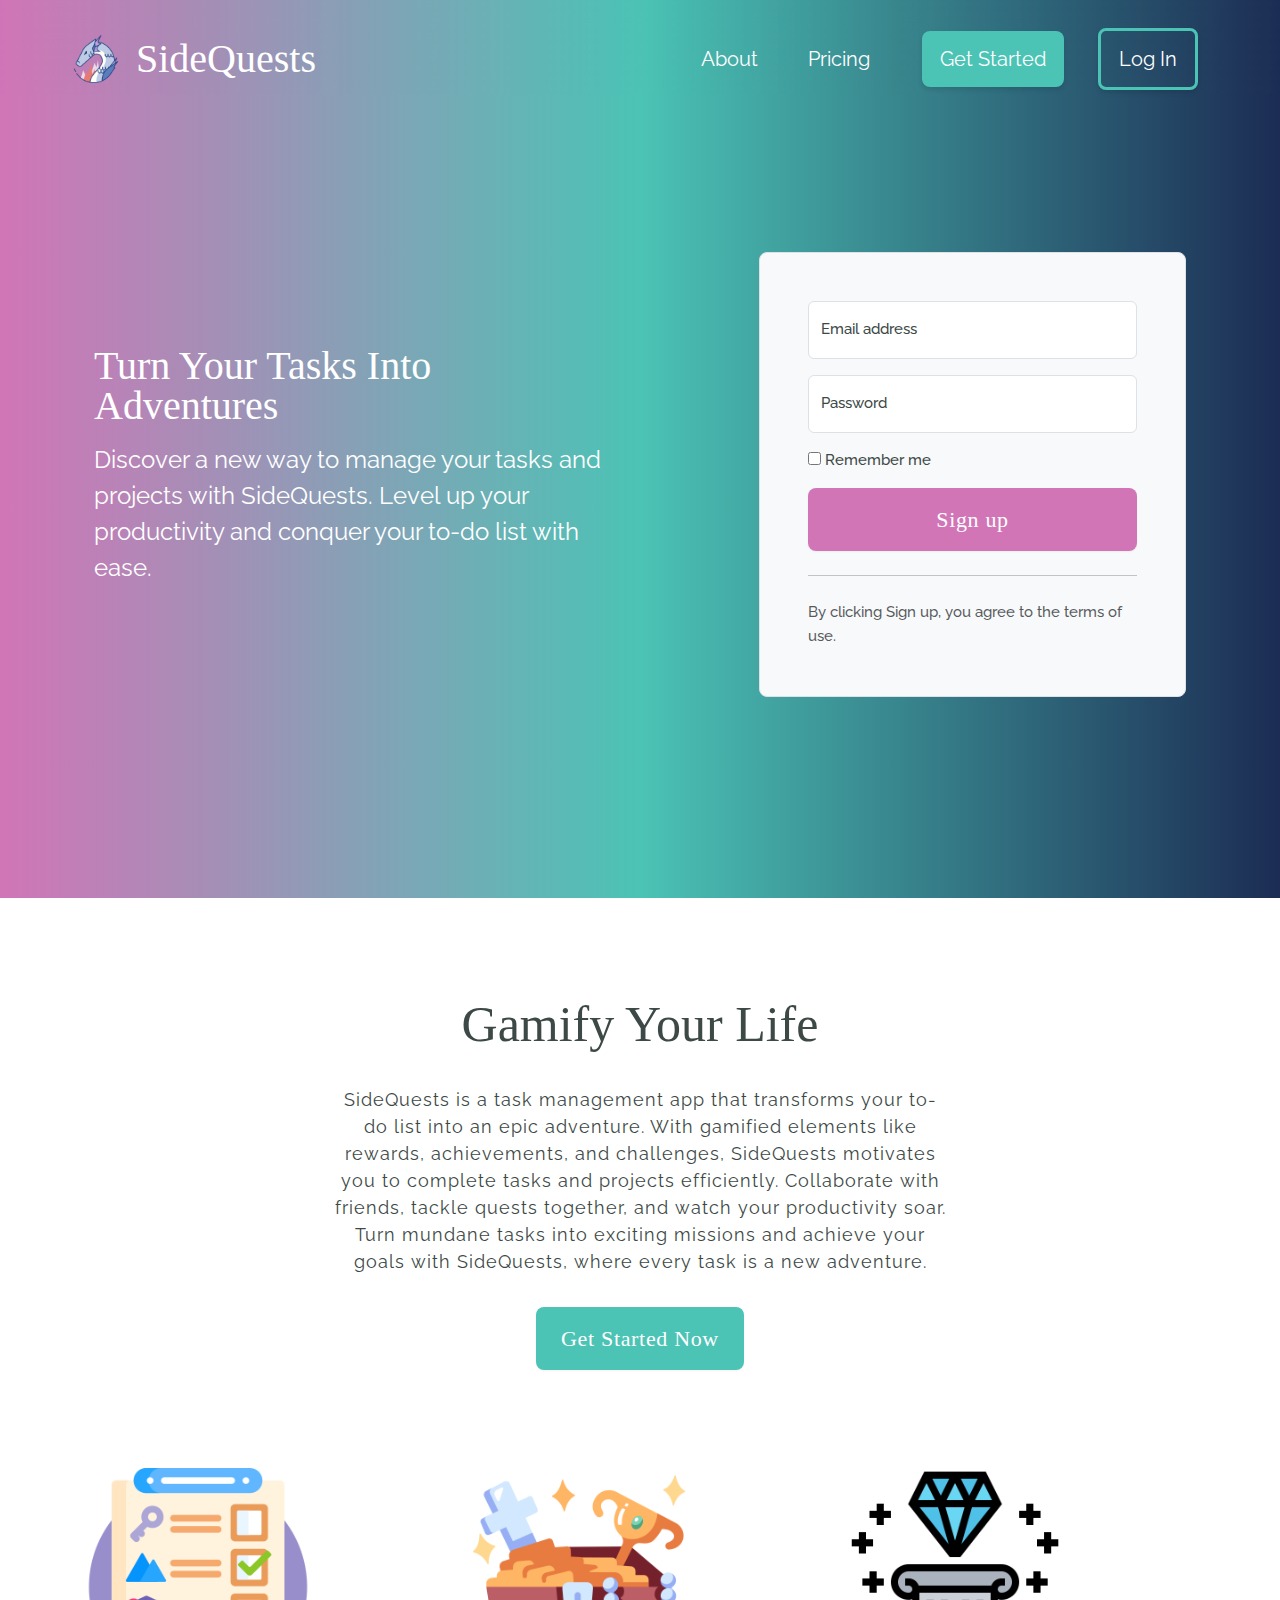
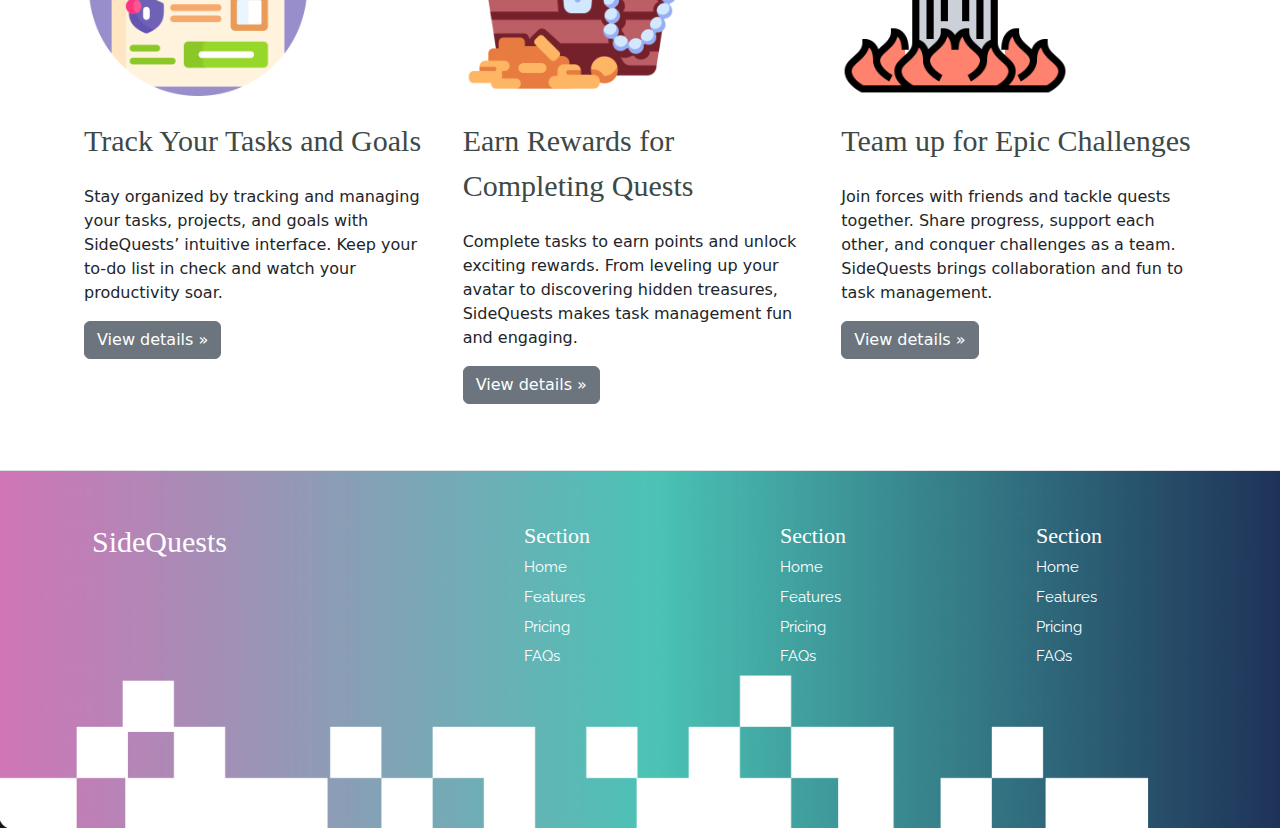
==== index.html @ c4a21cdc "added sign up and log in pages - css and html" ====
<!DOCTYPE html>
<html lang="en">
<head>
    <meta charset="UTF-8">
    <meta name="viewport" content="width=device-width, initial-scale=1.0">
    <link href="https://cdn.jsdelivr.net/npm/bootstrap@5.3.3/dist/css/bootstrap.min.css" rel="stylesheet" integrity="sha384-QWTKZyjpPEjISv5WaRU9OFeRpok6YctnYmDr5pNlyT2bRjXh0JMhjY6hW+ALEwIH" crossorigin="anonymous">
    <script src="https://cdn.jsdelivr.net/npm/bootstrap@5.3.3/dist/js/bootstrap.bundle.min.js" integrity="sha384-YvpcrYf0tY3lHB60NNkmXc5s9fDVZLESaAA55NDzOxhy9GkcIdslK1eN7N6jIeHz" crossorigin="anonymous"></script>
    <link href="./style.css" rel="stylesheet">
    <style>
        @import url('https://fonts.googleapis.com/css2?family=Raleway:ital,wght@0,100..900;1,100..900&display=swap');
        </style>
    <title>Home Page</title>
</head>
<body>
    <!-- NAV BAR -->
    <nav class="navbar navbar-expand-xl py-0">
        <div class="container-fluid justify-content-between pt-4">
            <a class="navbar-brand" href="./index.html">
                <img class="logo" src="./assets/dragon (1).png" height="48" width="48">
                <a class="navbar-brand libre-lg-heading" href="./index.html">SideQuests</a>
                <button class="navbar-toggler" type="button" data-toggle="collapse" data-target="#navbarNav" aria-controls="navbarNav" aria-expanded="false" aria-label="Toggle navigation">
                    <span class="navbar-toggler-icon"></span>
                </button>
                <div class="collapse navbar-collapse justify-content-end" id="navbarNav">
                    <ul class="navbar-nav ml-auto navbar-links">
                        <li class="nav-item">
                            <a class="nav-link raleway-hdr" href="./signup.html">About</a>
                        </li>
                        <li class="nav-item">
                            <a class="nav-link raleway-hdr" href="./signup.html">Pricing</a>
                        </li>
                        <li class="nav-item">
                            <a class="nav-link raleway-hdr teal-button" href="./signup.html">Get Started</a>
                        </li>
                        <li class="nav-item log-in">
                            <a class="nav-link raleway-hdr inverted-button" href="./login.html">Log In</a>
                        </li>
                    </ul>
                </div>
            </div>
        </div>
    </nav>
    
    <!-- HERO SECTION -->
    <div class="container-fluid navbar-inner home-hero-spacing">
        <div class="container col-xl-12 col-xxl-10 px-4 py-5 home-hero-spacing">
            <div class="row align-items-center g-lg-5 py-5">
                <div class="col-lg-6 text-center text-lg-start">
                    <h1 class="display-4 lh-1 mb-3 hero-heading">Turn Your Tasks Into Adventures</h1>
                    <p class="col-lg-10 fs-4 raleway-hdr">Discover a new way to manage your tasks and projects with SideQuests. Level up your productivity and conquer your to-do list with ease.</p>
                </div>
                <div class="col mb-5">
                </div>
                <div class="col-md-10 mx-auto col-lg-5">
                    <form class="p-4 p-md-5 border rounded-3 bg-body-tertiary">
                    <div class="form-floating mb-3 form-body">
                        <input type="email" class="form-control" id="floatingInput" placeholder="name@example.com">
                        <label for="floatingInput">Email address</label>
                    </div>
                    <div class="form-floating mb-3 form-body">
                        <input type="password" class="form-control" id="floatingPassword" placeholder="Password">
                        <label for="floatingPassword">Password</label>
                    </div>
                    <div class="checkbox mb-3 form-body">
                        <label>
                        <input type="checkbox" value="remember-me"> Remember me
                        </label>
                    </div>
                    <button class="w-100 btn btn-lg form-button-text form-button" type="submit">Sign up</button>
                    <hr class="my-4">
                    <small class="text-body-secondary form-body">By clicking Sign up, you agree to the terms of use.</small>
                </form>
                </div>
                </div>
            </div>
    </div>
    <!-- FEATURES SECTION 1 -->
    <div class="px-4 py-5 my-5 text-center">
        <h1 class="display-5 body-heading">Gamify Your Life</h1>
        <div class="col-lg-6 mx-auto">
            <p class="lead mb-4 body-text">SideQuests is a task management app that transforms your to-do list into an epic adventure. With gamified elements like rewards, achievements, and challenges, SideQuests motivates you to complete tasks and projects efficiently. Collaborate with friends, tackle quests together, and watch your productivity soar. Turn mundane tasks into exciting missions and achieve your goals with SideQuests, where every task is a new adventure.</p>
            <div class="d-grid gap-2 d-sm-flex justify-content-sm-center">
            <button type="button" class="btn learn-more-button form-button-text">Get Started Now</button>
            </div>
        </div>
        </div>
        <div class="container-fluid">

            <!-- Three columns of text below the carousel -->
            <div class="row row-padding">
                <div class="col-lg-4 features">
                <img src=".//assets/quest.png" alt="example tasks" height="228" width="228">
                <h2 class="fw-normal">Track Your Tasks and Goals</h2>
                <p>Stay organized by tracking and managing your tasks, projects, and goals with SideQuests’ intuitive interface. Keep your to-do list in check and watch your productivity soar.</p>
                <p><a class="btn btn-secondary" href="#">View details »</a></p>
                </div><!-- /.col-lg-4 -->
                <div class="col-lg-4 features">
                <img src=".//assets/treasure.png" alt="example tasks" height="228" width="228">
                <h2 class="fw-normal">Earn Rewards for Completing Quests</h2>
                <p>Complete tasks to earn points and unlock exciting rewards. From leveling up your avatar to discovering hidden treasures, SideQuests makes task management fun and engaging.</p>
                <p><a class="btn btn-secondary" href="#">View details »</a></p>
                </div><!-- /.col-lg-4 -->
                <div class="col-lg-4 features">
                <img src=".//assets/mission.png" alt="example tasks" height="228" width="228">
                <h2 class="fw-normal">Team up for Epic Challenges</h2>
                <p>Join forces with friends and tackle quests together. Share progress, support each other, and conquer challenges as a team. SideQuests brings collaboration and fun to task management.</p>
                <p><a class="btn btn-secondary" href="#">View details »</a></p>
                </div><!-- /.col-lg-4 -->
            </div><!-- /.row -->
        </div>

<!-- FEATURES SECTION 2 -->

<!-- FOOTER -->
    <div class="container-fluid footer-inner">
        <footer class="row row-cols-1 row-cols-sm-2 row-cols-md-5 py-5 my-5 border-top">
            <div class="col mb-3">
            <a href="/" class="d-flex align-items-center mb-3 link-body-emphasis text-decoration-none footer"><h2>SideQuests</h2></a>
            </a>
        </div>
            <div class="col mb-3">
            </div>
            <div class="col mb-3 footer">
            <h5>Section</h5>
            <ul class="nav flex-column">
                <li class="nav-item mb-2"><a href="#" class="nav-link p-0">Home</a></li>
                <li class="nav-item mb-2"><a href="#" class="nav-link p-0">Features</a></li>
                <li class="nav-item mb-2"><a href="#" class="nav-link p-0">Pricing</a></li>
                <li class="nav-item mb-2"><a href="#" class="nav-link p-0">FAQs</a></li>
            </ul>
            </div>
            <div class="col mb-3 footer">
            <h5>Section</h5>
            <ul class="nav flex-column">
                <li class="nav-item mb-2"><a href="#" class="nav-link p-0">Home</a></li>
                <li class="nav-item mb-2"><a href="#" class="nav-link p-0">Features</a></li>
                <li class="nav-item mb-2"><a href="#" class="nav-link p-0">Pricing</a></li>
                <li class="nav-item mb-2"><a href="#" class="nav-link p-0">FAQs</a></li>
            </ul>
            </div>
            <div class="col mb-3 footer">
            <h5>Section</h5>
            <ul class="nav flex-column">
                <li class="nav-item mb-2"><a href="#" class="nav-link p-0">Home</a></li>
                <li class="nav-item mb-2"><a href="#" class="nav-link p-0">Features</a></li>
                <li class="nav-item mb-2"><a href="#" class="nav-link p-0">Pricing</a></li>
                <li class="nav-item mb-2"><a href="#" class="nav-link p-0">FAQs</a></li>
            </ul>
            </div>
        </footer>
        </div>
</body>
</html>
---- style.css ----
.libre-lg-heading {
    color: #fff; 
    font-size: 40px; 
    font-family: Libre Caslon Text, serif; 
    font-weight: 500; 
    line-height: 60px; 
}

.logo {
    margin-left: 60px;
}

.hero-heading {
    color: #fff; 
    font-size: 40px; 
    font-family: Libre Caslon Text, serif; 
    font-weight: 500; 
    line-height: 60px; 
}

.raleway-hdr {
    width: 100%; 
    color: #fff; 
    font-size: 20px; 
    font-family: Raleway, sans-serif; 
    font-weight: 400; 
    line-height: 36px; 
}

.teal-button {
    border-radius: 8px;
    background: #4BC3B5;
    box-shadow: 0px 3px 4px 0px rgba(0, 0, 0, 0.10);
    padding: var(--Spacing-XS, 4px) var(--Spacing-S, 24px);
    margin-right: 10px;
    margin-left: 10px;
    background-size: auto;
    text-align: center;
}

.inverted-button {
    border-radius: 8px;
    border: 3px solid #4BC3B5;
    box-shadow: 0px 3px 4px 0px rgba(0, 0, 0, 0.10);
    padding: var(--Spacing-XS, 4px) var(--Spacing-S, 24px);
    margin-right: 10px;
    margin-left: 10px;
    background-size: auto;
    text-align: center;
}

.log-in {
    margin-right: 80px;
}

.wht-button-text {
    font-family: Raleway, sans-serif;
    color: #FFF;
    font-size: 20px;
    font-weight: 500
}

.navbar {
    position: static;
    background-image: url(./assets/header-image.png);
    flex-shrink: 0;
    background-size: cover;
}

.nav-link {
    padding: 10px 20px;
    white-space: nowrap;
    gap: 48px;
}

.navbar-links {
    display: flex;
    justify-content: flex-end;
    align-items: center;
    gap: var(--Spacing-M, 34px);
}

.navbar-inner {
    background: linear-gradient(0.25turn, #D175B7, #4BC3B5, #1C2C54);
    flex-shrink: 0;
    height: 804px;
    width: 100%;
    background-size: auto;
}

.home-hero-spacing {
    padding-top: 62px;
}

.form-body {
    font-family: Raleway, sans-serif;
    color: #3D4946;
    font-size: 15px;
    font-weight: 500
}

.form-button-text {
    font-family: Libre Caslon Text, serif;
    color: #FFFFFF;
    font-size: 22px;
    font-weight: 400;
    letter-spacing: .5pt;
}

.form-button {
    display: flex;
    padding: 14px var(--Spacing-S, 24px);
    justify-content: center;
    align-items: center;
    gap: var(--Spacing-XS, 8px);
    border-radius: var(--Spacing-XS, 8px);
    background-color: #D175B7;
    box-shadow: 0px 1px 2px 0px rgba(0, 0, 0, 0.05);
}

.body-heading {
    color: #3D4946; 
    font-size: 50px; 
    font-family: Libre Caslon Text, serif; 
    font-style: normal;
    font-weight: 400; 
    line-height: 60px; 
}

.body-text {
    font-family: Raleway, sans-serif;
    color: #3D4946;
    font-size: 18px;
    font-weight: 400;
    letter-spacing: .75pt;
    padding-top: 24px;
    padding-bottom: 8px;
}

.learn-more-button {
    display: flex;
    padding: 14px var(--Spacing-S, 24px);
    justify-content: center;
    align-items: center;
    gap: var(--Spacing-XS, 8px);
    border-radius: var(--Spacing-XS, 8px);
    background: #4BC3B5;
    box-shadow: 0px 1px 2px 0px rgba(0, 0, 0, 0.05);
}

.features > h2 {
    color: #3D4946; 
    font-size: 30px; 
    font-family: Libre Caslon Text, serif; 
    font-style: normal;
    font-weight: 500; 
    line-height: 150%; /* 36px */ 
    margin-top: 22px;
    margin-bottom: 22px;
}

.row-padding {
    padding-left: 10px;
    padding-right: 10px;
    margin: 50px;

}

.footer-inner {
    background-image: url(.//assets/footer-image.png);
    flex-shrink: 0;
    height: 358px;
    width: 100%;
    background-size: cover;
}

.footer > h2 {
    color: #fff; 
    font-size: 30px; 
    font-family: Libre Caslon Text, serif; 
    font-style: normal;
    font-weight: 500; 
    line-height: 150%; /* 36px */ 
    margin-bottom: 22px;
    padding-left: 80px;
}

.footer h5 {
    color: #fff; 
    font-size: 22px; 
    font-family: Libre Caslon Text, serif; 
    font-style: normal;
    font-weight: 500; 
    line-height: 150%; /* 36px */ 
    margin-bottom: 5px;
}

.footer a {
    font-family: Raleway, sans-serif;
    color: #ffff;
    font-size: 15px;
    font-weight: 400;
    line-height: 145%;
}

@media only screen and (max-width: 768px) {
    .footer-inner {
        background-image: url(.//assets/gradient-background.png);
        flex-shrink: 0;
        height: 670px;
        width: 100%;
        background-size: cover;
    }

    .footer h2 {
        padding-left: 0px;
    }
    .footer {
        padding-left: 60px;
    }
}

.footer a:hover {
    color: #3D4946;
}

@media only screen and (max-width: 582px) {
    .footer-inner {
        background-image: url(./assets/gradient-background.png);
        flex-shrink: 0;
        height: 1000px;
        width: 100%;
        background-size: auto;
    }

    .footer h2 {
        padding-left: 0px;
    }

    .footer li {
        padding-left: 60px;
    }
}


/* SIGN UP PAGE */
.form-signup {
    max-width: 500px;
    padding: 1rem;
    margin: auto !important;
}

.background {
    background-image: linear-gradient(0.25turn, #D175B7, #4BC3B5, #1C2C54);;
    flex-shrink: 0;
    height: 100vph;
    width: 100%;
    background-size: cover;
}
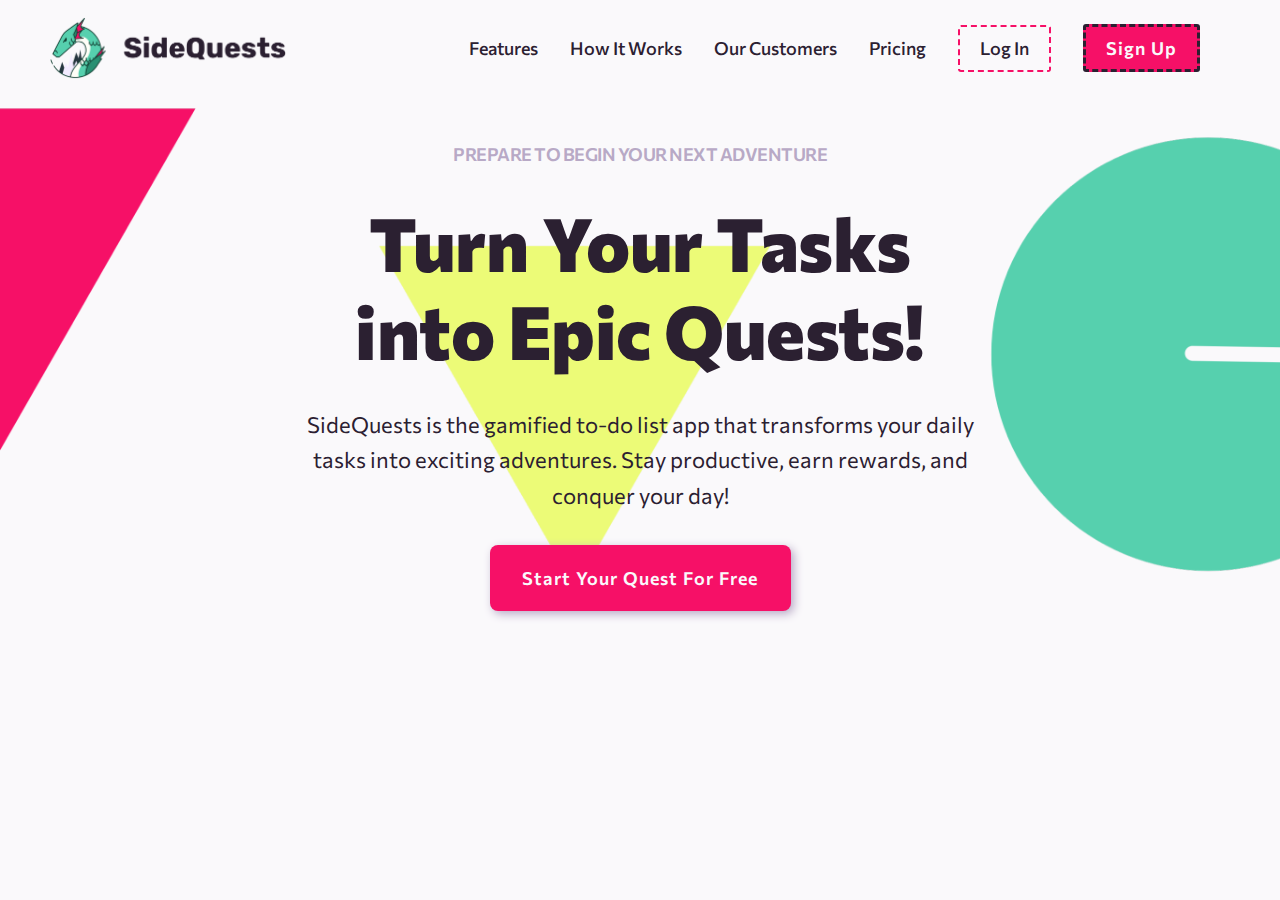
==== commit 1dc8e0a6: "feat: Add SVG illustration and update typography and colors" ====
--- a/index.html
+++ b/index.html
@@ -1,154 +1,91 @@
 <!DOCTYPE html>
 <html lang="en">
-<head>
-    <meta charset="UTF-8">
-    <meta name="viewport" content="width=device-width, initial-scale=1.0">
-    <link href="https://cdn.jsdelivr.net/npm/bootstrap@5.3.3/dist/css/bootstrap.min.css" rel="stylesheet" integrity="sha384-QWTKZyjpPEjISv5WaRU9OFeRpok6YctnYmDr5pNlyT2bRjXh0JMhjY6hW+ALEwIH" crossorigin="anonymous">
-    <script src="https://cdn.jsdelivr.net/npm/bootstrap@5.3.3/dist/js/bootstrap.bundle.min.js" integrity="sha384-YvpcrYf0tY3lHB60NNkmXc5s9fDVZLESaAA55NDzOxhy9GkcIdslK1eN7N6jIeHz" crossorigin="anonymous"></script>
-    <link href="./style.css" rel="stylesheet">
-    <style>
-        @import url('https://fonts.googleapis.com/css2?family=Raleway:ital,wght@0,100..900;1,100..900&display=swap');
-        </style>
-    <title>Home Page</title>
-</head>
-<body>
-    <!-- NAV BAR -->
-    <nav class="navbar navbar-expand-xl py-0">
-        <div class="container-fluid justify-content-between pt-4">
-            <a class="navbar-brand" href="./index.html">
-                <img class="logo" src="./assets/dragon (1).png" height="48" width="48">
-                <a class="navbar-brand libre-lg-heading" href="./index.html">SideQuests</a>
-                <button class="navbar-toggler" type="button" data-toggle="collapse" data-target="#navbarNav" aria-controls="navbarNav" aria-expanded="false" aria-label="Toggle navigation">
-                    <span class="navbar-toggler-icon"></span>
-                </button>
-                <div class="collapse navbar-collapse justify-content-end" id="navbarNav">
-                    <ul class="navbar-nav ml-auto navbar-links">
-                        <li class="nav-item">
-                            <a class="nav-link raleway-hdr" href="./signup.html">About</a>
-                        </li>
-                        <li class="nav-item">
-                            <a class="nav-link raleway-hdr" href="./signup.html">Pricing</a>
-                        </li>
-                        <li class="nav-item">
-                            <a class="nav-link raleway-hdr teal-button" href="./signup.html">Get Started</a>
-                        </li>
-                        <li class="nav-item log-in">
-                            <a class="nav-link raleway-hdr inverted-button" href="./login.html">Log In</a>
-                        </li>
-                    </ul>
-                </div>
-            </div>
+	<head>
+		<meta charset="UTF-8" />
+		<meta name="viewport" content="width=device-width, initial-scale=1.0" />
+		<link rel="preconnect" href="https://fonts.googleapis.com" />
+		<link rel="preconnect" href="https://fonts.gstatic.com" crossorigin />
+		<link
+			href="https://fonts.googleapis.com/css2?family=Commissioner:wght@100..900&display=swap"
+			rel="stylesheet"
+		/>
+		<link rel="stylesheet" href="css/style.css" />
+		<title>SideQuests Landing Page</title>
+	</head>
+	<body>
+		<!-- ***************************** -->
+		<!-- HEADER -->
+		<!-- ***************************** -->
+<header class="header">
+  <img src="./assets/branded-logo2.png" alt="SideQuests branded-logo" class="logo">
+  
+  <nav class="main-nav">
+    <ul class="main-nav-list">
+      <li>
+        <a href="#" class="main-nav-link">Features</a>
+      </li>
+      <li>
+        <a href="#" class="main-nav-link">How It Works</a>
+      </li>
+      <li>
+        <a href="#" class="main-nav-link">Our Customers</a>
+      </li>
+      <li>
+        <a href="#" class="main-nav-link">Pricing</a>
+      </li>
+      <li>
+        <a href="#" class="main-nav-link man-nav-btn-outline">Log In</a>
+      </li>
+			<a href="#" class="main-nav-link main-nav-btn">Sign Up</a>
+      <li>
+        
+      </li>
+    </ul>
+  </nav>
+</header>
+
+
+
+		<!-- ***************************** -->
+		<!-- HERO SECTION -->
+		<!-- ***************************** -->
+		<section class="section-hero">
+			<div class="hero">
+				<div class="hero-text-box">
+					<h3 class="heading-tertiary">PREPARE TO BEGIN YOUR NEXT ADVENTURE</h3>
+					<h1 class="heading-primary">Turn Your Tasks into Epic Quests!</h1>
+
+					<p class="hero-description">
+						SideQuests is the gamified to-do list app that transforms your daily
+						tasks into exciting adventures. Stay productive, earn rewards, and
+						conquer your day!
+					</p>
+					<a href="#" class="btn">Start Your Quest For Free</a>
         </div>
-    </nav>
+			</div>
+				</div>
+			</div>
+			</div>
     
-    <!-- HERO SECTION -->
-    <div class="container-fluid navbar-inner home-hero-spacing">
-        <div class="container col-xl-12 col-xxl-10 px-4 py-5 home-hero-spacing">
-            <div class="row align-items-center g-lg-5 py-5">
-                <div class="col-lg-6 text-center text-lg-start">
-                    <h1 class="display-4 lh-1 mb-3 hero-heading">Turn Your Tasks Into Adventures</h1>
-                    <p class="col-lg-10 fs-4 raleway-hdr">Discover a new way to manage your tasks and projects with SideQuests. Level up your productivity and conquer your to-do list with ease.</p>
-                </div>
-                <div class="col mb-5">
-                </div>
-                <div class="col-md-10 mx-auto col-lg-5">
-                    <form class="p-4 p-md-5 border rounded-3 bg-body-tertiary">
-                    <div class="form-floating mb-3 form-body">
-                        <input type="email" class="form-control" id="floatingInput" placeholder="name@example.com">
-                        <label for="floatingInput">Email address</label>
-                    </div>
-                    <div class="form-floating mb-3 form-body">
-                        <input type="password" class="form-control" id="floatingPassword" placeholder="Password">
-                        <label for="floatingPassword">Password</label>
-                    </div>
-                    <div class="checkbox mb-3 form-body">
-                        <label>
-                        <input type="checkbox" value="remember-me"> Remember me
-                        </label>
-                    </div>
-                    <button class="w-100 btn btn-lg form-button-text form-button" type="submit">Sign up</button>
-                    <hr class="my-4">
-                    <small class="text-body-secondary form-body">By clicking Sign up, you agree to the terms of use.</small>
-                </form>
-                </div>
-                </div>
-            </div>
-    </div>
-    <!-- FEATURES SECTION 1 -->
-    <div class="px-4 py-5 my-5 text-center">
-        <h1 class="display-5 body-heading">Gamify Your Life</h1>
-        <div class="col-lg-6 mx-auto">
-            <p class="lead mb-4 body-text">SideQuests is a task management app that transforms your to-do list into an epic adventure. With gamified elements like rewards, achievements, and challenges, SideQuests motivates you to complete tasks and projects efficiently. Collaborate with friends, tackle quests together, and watch your productivity soar. Turn mundane tasks into exciting missions and achieve your goals with SideQuests, where every task is a new adventure.</p>
-            <div class="d-grid gap-2 d-sm-flex justify-content-sm-center">
-            <button type="button" class="btn learn-more-button form-button-text">Get Started Now</button>
-            </div>
-        </div>
-        </div>
-        <div class="container-fluid">
+		</section>
+		<!-- ***************************** -->
+		<!-- FEATURES / BENEFITS SECTION -->
+		<!-- ***************************** -->
 
-            <!-- Three columns of text below the carousel -->
-            <div class="row row-padding">
-                <div class="col-lg-4 features">
-                <img src=".//assets/quest.png" alt="example tasks" height="228" width="228">
-                <h2 class="fw-normal">Track Your Tasks and Goals</h2>
-                <p>Stay organized by tracking and managing your tasks, projects, and goals with SideQuests’ intuitive interface. Keep your to-do list in check and watch your productivity soar.</p>
-                <p><a class="btn btn-secondary" href="#">View details »</a></p>
-                </div><!-- /.col-lg-4 -->
-                <div class="col-lg-4 features">
-                <img src=".//assets/treasure.png" alt="example tasks" height="228" width="228">
-                <h2 class="fw-normal">Earn Rewards for Completing Quests</h2>
-                <p>Complete tasks to earn points and unlock exciting rewards. From leveling up your avatar to discovering hidden treasures, SideQuests makes task management fun and engaging.</p>
-                <p><a class="btn btn-secondary" href="#">View details »</a></p>
-                </div><!-- /.col-lg-4 -->
-                <div class="col-lg-4 features">
-                <img src=".//assets/mission.png" alt="example tasks" height="228" width="228">
-                <h2 class="fw-normal">Team up for Epic Challenges</h2>
-                <p>Join forces with friends and tackle quests together. Share progress, support each other, and conquer challenges as a team. SideQuests brings collaboration and fun to task management.</p>
-                <p><a class="btn btn-secondary" href="#">View details »</a></p>
-                </div><!-- /.col-lg-4 -->
-            </div><!-- /.row -->
-        </div>
+		<!-- ***************************** -->
+		<!-- HOW IT WORKS SECTION -->
+		<!-- ***************************** -->
 
-<!-- FEATURES SECTION 2 -->
+		<!-- ***************************** -->
+		<!-- TESTIMONIAL SECTION -->
+		<!-- ***************************** -->
 
-<!-- FOOTER -->
-    <div class="container-fluid footer-inner">
-        <footer class="row row-cols-1 row-cols-sm-2 row-cols-md-5 py-5 my-5 border-top">
-            <div class="col mb-3">
-            <a href="/" class="d-flex align-items-center mb-3 link-body-emphasis text-decoration-none footer"><h2>SideQuests</h2></a>
-            </a>
-        </div>
-            <div class="col mb-3">
-            </div>
-            <div class="col mb-3 footer">
-            <h5>Section</h5>
-            <ul class="nav flex-column">
-                <li class="nav-item mb-2"><a href="#" class="nav-link p-0">Home</a></li>
-                <li class="nav-item mb-2"><a href="#" class="nav-link p-0">Features</a></li>
-                <li class="nav-item mb-2"><a href="#" class="nav-link p-0">Pricing</a></li>
-                <li class="nav-item mb-2"><a href="#" class="nav-link p-0">FAQs</a></li>
-            </ul>
-            </div>
-            <div class="col mb-3 footer">
-            <h5>Section</h5>
-            <ul class="nav flex-column">
-                <li class="nav-item mb-2"><a href="#" class="nav-link p-0">Home</a></li>
-                <li class="nav-item mb-2"><a href="#" class="nav-link p-0">Features</a></li>
-                <li class="nav-item mb-2"><a href="#" class="nav-link p-0">Pricing</a></li>
-                <li class="nav-item mb-2"><a href="#" class="nav-link p-0">FAQs</a></li>
-            </ul>
-            </div>
-            <div class="col mb-3 footer">
-            <h5>Section</h5>
-            <ul class="nav flex-column">
-                <li class="nav-item mb-2"><a href="#" class="nav-link p-0">Home</a></li>
-                <li class="nav-item mb-2"><a href="#" class="nav-link p-0">Features</a></li>
-                <li class="nav-item mb-2"><a href="#" class="nav-link p-0">Pricing</a></li>
-                <li class="nav-item mb-2"><a href="#" class="nav-link p-0">FAQs</a></li>
-            </ul>
-            </div>
-        </footer>
-        </div>
-</body>
+		<!-- ***************************** -->
+		<!-- PRICING / CTA SECTION -->
+		<!-- ***************************** -->
+
+		<!-- ***************************** -->
+		<!-- FOOTER SECTION -->
+		<!-- ***************************** -->
+	</body>
 </html>
-
--- a/css/style.css
+++ b/css/style.css
@@ -0,0 +1,216 @@
+/* 
+
+--- 01 TYPOGRAPHY SYSTEM
+
+Font: Reddit Sans, sans serif
+
+- Font sizes (px)
+10 / 12 / 14 / 16 / 18 / 20 / 24 / 30 / 36 / 44 / 52 / 62 / 74 / 86 / 98
+
+- Font Weights
+- Default: 400
+- Medium: 500 
+- Semi-Bold: 600
+- Bold: 700
+
+- Line Heights: 
+- Default: 1
+- Small: 1.05
+- Medium: 1.2
+- Paragraph default: 1.6
+
+- Letter Spacing:
+0.5 px
+0.75 px
+
+- SPACING SYSTEM (px)
+2 / 4 / 8 / 12 / 16 / 24 / 32 / 48 / 64 / 80 / 96 / 128
+
+
+--- 02 COLORS
+
+- Primary: #56d0ae #FAF9FB
+
+- Tints:  
+#90E0C9
+- Shades: 
+#288F72
+- Accents: 
+#f61067 #F976A8 #FEEBF3
+#ECFB77 #F3FCB0 #FCFEEB
+
+- Grays:
+#2B2031 
+#b8a9c6
+
+
+--- 05 SHADOWS
+0.3rem 0.3rem 1rem #b8a9c6;
+
+--- 06 BORDER-RADIUS
+- Default: 9px
+
+
+--- 07 WHITESPACE
+- Spacing System (px)
+2 / 4 / 8 / 12 / 16 / 24 / 32 / 48 / 64 / 80 / 96 / 128
+*/
+
+* {
+	padding: 0;
+	margin: 0;
+	box-sizing: border-box;
+}
+
+html {
+	/* font-size: 10px; */
+	font-size: 62.5%;
+}
+
+body {
+	font-family: "Commissioner", sans-serif;
+	line-height: 1;
+	font-weight: 400;
+	color: #2b2031;
+	background-color: #faf9fb;
+}
+
+/*************************************/
+/* GENERAL COMPONENTS */
+/*************************************/
+
+.heading-primary,
+.heading-tertiary {
+	font-weight: 600;
+	letter-spacing: -0.5px;
+	text-align: center;
+	line-height: 1.2;
+}
+
+.heading-primary {
+	font-weight: 800;
+	font-size: 7.4rem;
+	margin-bottom: 3.2rem;
+	color: #2b2031;
+}
+
+.heading-tertiary {
+	font-weight: 600;
+	font-size: 1.8rem;
+	margin-bottom: 3.2rem;
+	color: #b8a9c6;
+}
+
+.btn {
+	background-color: #f61067;
+	padding: 2.4rem 3.2rem;
+	font-size: 1.8rem;
+	color: #faf9fb;
+	text-decoration: none;
+	font-weight: 600;
+	letter-spacing: 1.2px;
+	border-radius: 8px;
+	margin-bottom: 4.8rem;
+	box-shadow: 0.3rem 0.3rem 1rem #b8a9c6;
+}
+
+/*************************************/
+/* HEADER */
+/*************************************/
+
+.header {
+	display: flex;
+	justify-content: space-between;
+	align-items: center;
+	background-color: #faf9fb;
+	height: 9.6rem;
+	padding: 0 4.8rem;
+	position: relative;
+}
+
+.logo {
+	height: 6.4rem;
+}
+
+/*************************************/
+/* NAVIGATION */
+/*************************************/
+
+.main-nav-list {
+	list-style-type: none;
+	display: flex;
+	gap: 3.2rem;
+	align-items: center;
+}
+
+.main-nav-link:link,
+.main-nav-link:visited {
+	display: inline-block;
+	text-decoration: none;
+	color: #2b2031;
+	font-weight: 500;
+	font-size: 1.8rem;
+	transition: all 0.3s;
+}
+
+.main-nav-btn:link,
+.main-nav-btn:visited {
+	background-color: #f61067;
+	padding: 1.2rem 2rem;
+	color: #faf9fb;
+	font-weight: 600;
+	letter-spacing: 1.2px;
+	border-radius: 3px;
+	border: 3px dashed #2b2031;
+}
+
+.man-nav-btn-outline:link,
+.man-nav-btn-outline:visited {
+	border-radius: 3px;
+	border: 2px dashed #f61067;
+	padding: 1.25rem 2rem;
+}
+
+/*************************************/
+/* HERO */
+/*************************************/
+
+.section-hero {
+	padding: 4.8rem 0 9.6rem 0;
+	position: relative;
+	background-image: url(../assets/hero-bkg.png);
+	background-size: 100%;
+	background-position: top;
+	background-repeat: no-repeat;
+}
+
+.hero {
+	max-width: 150rem;
+	margin: 0 auto;
+	padding: 0 3.2rem;
+}
+
+.hero-img {
+	width: 100%;
+	margin-bottom: 3.2rem;
+}
+
+.hero-description {
+	font-size: 2.2rem;
+	line-height: 1.6;
+	font-weight: 400;
+	color: #2b2031;
+	margin-bottom: 3.2rem;
+}
+
+.hero-text-box {
+	display: flex;
+	flex-direction: column;
+	align-items: center;
+	justify-content: center;
+	width: 100%;
+	max-width: 670px;
+	text-align: center;
+	margin-left: auto;
+	margin-right: auto;
+}
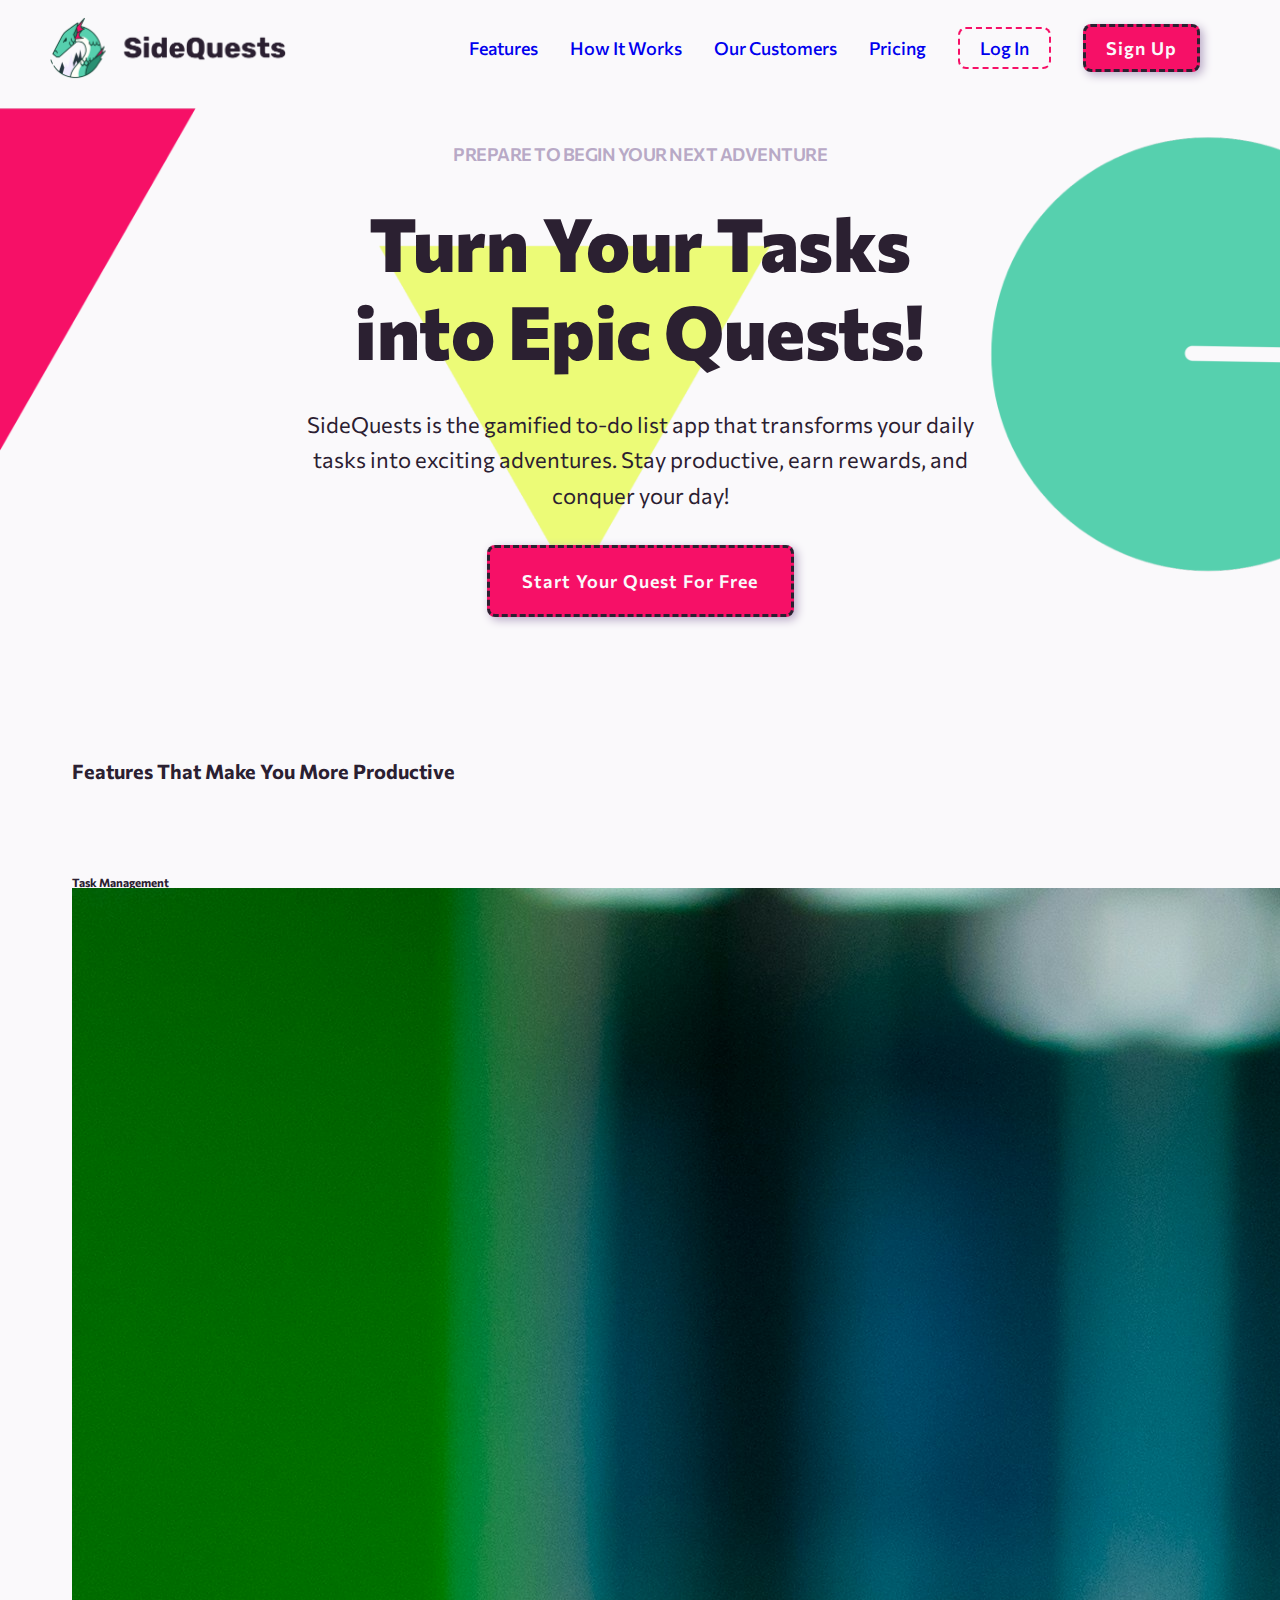
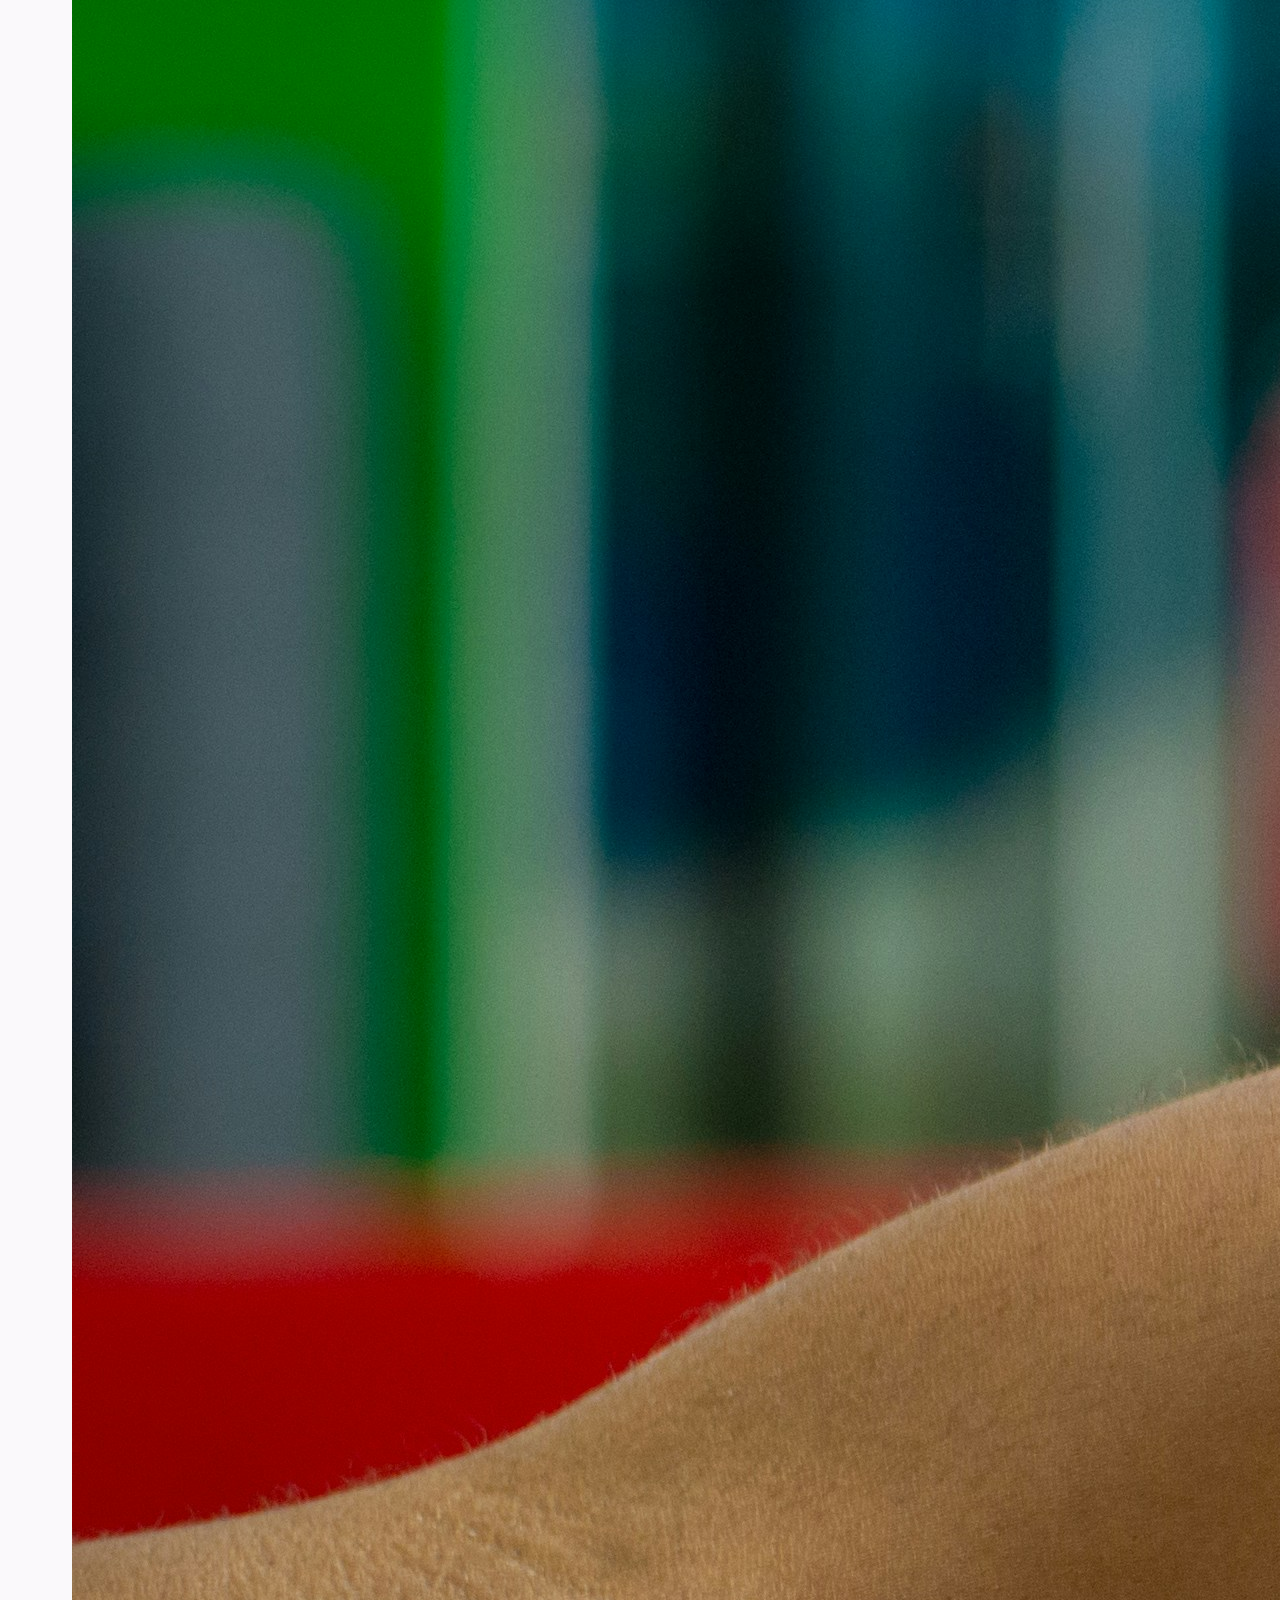
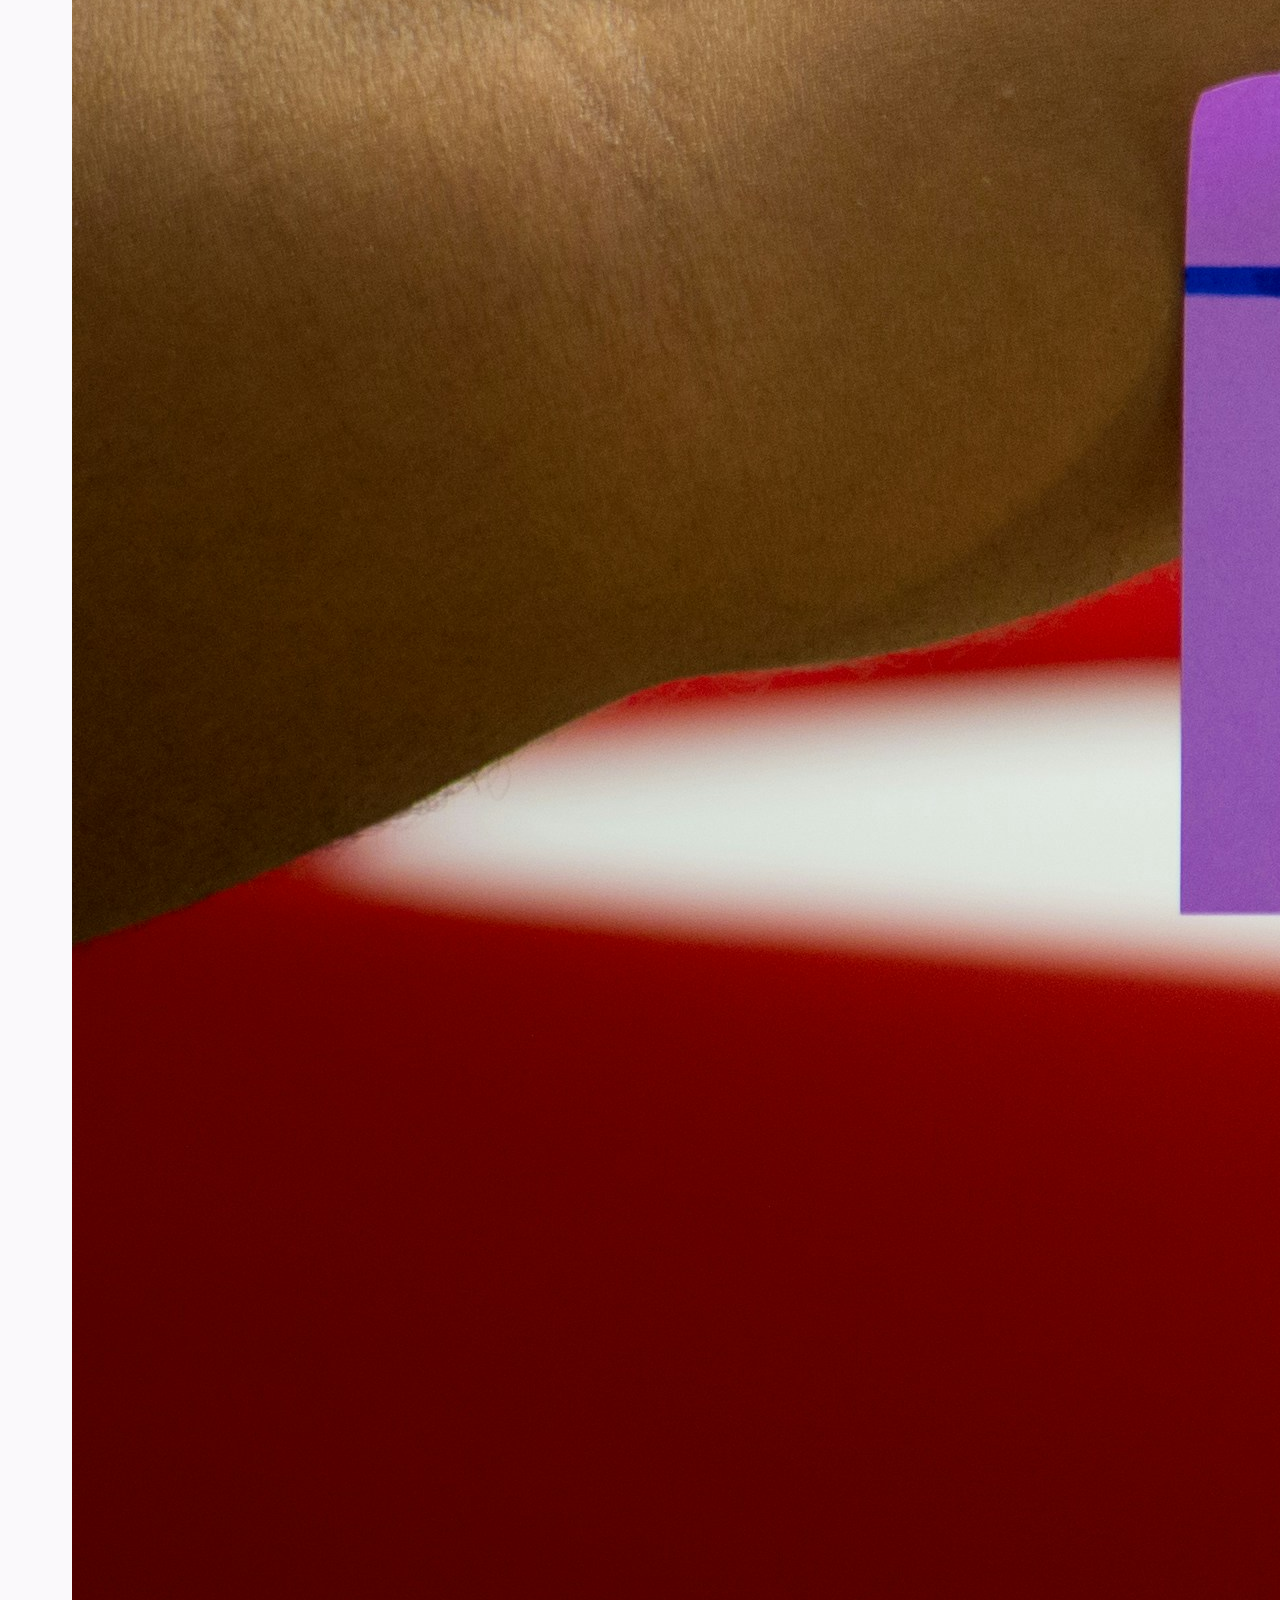
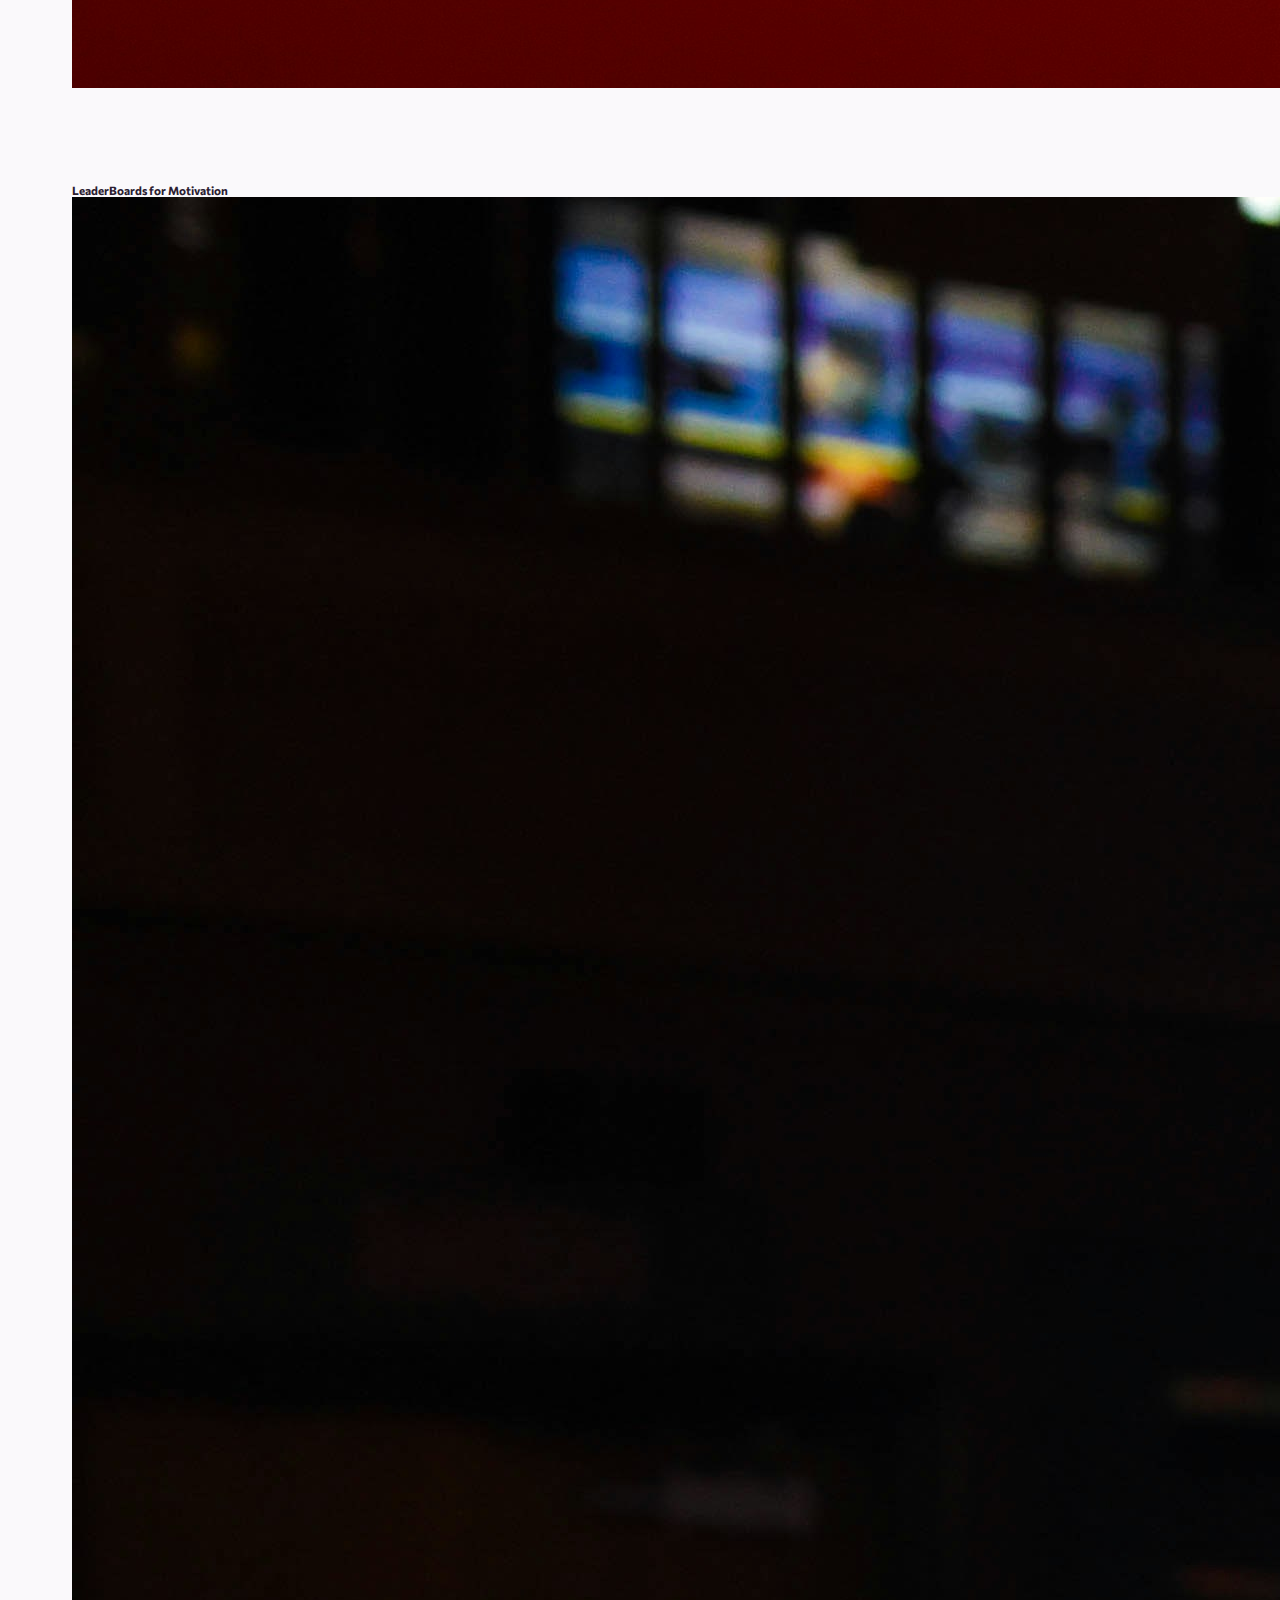
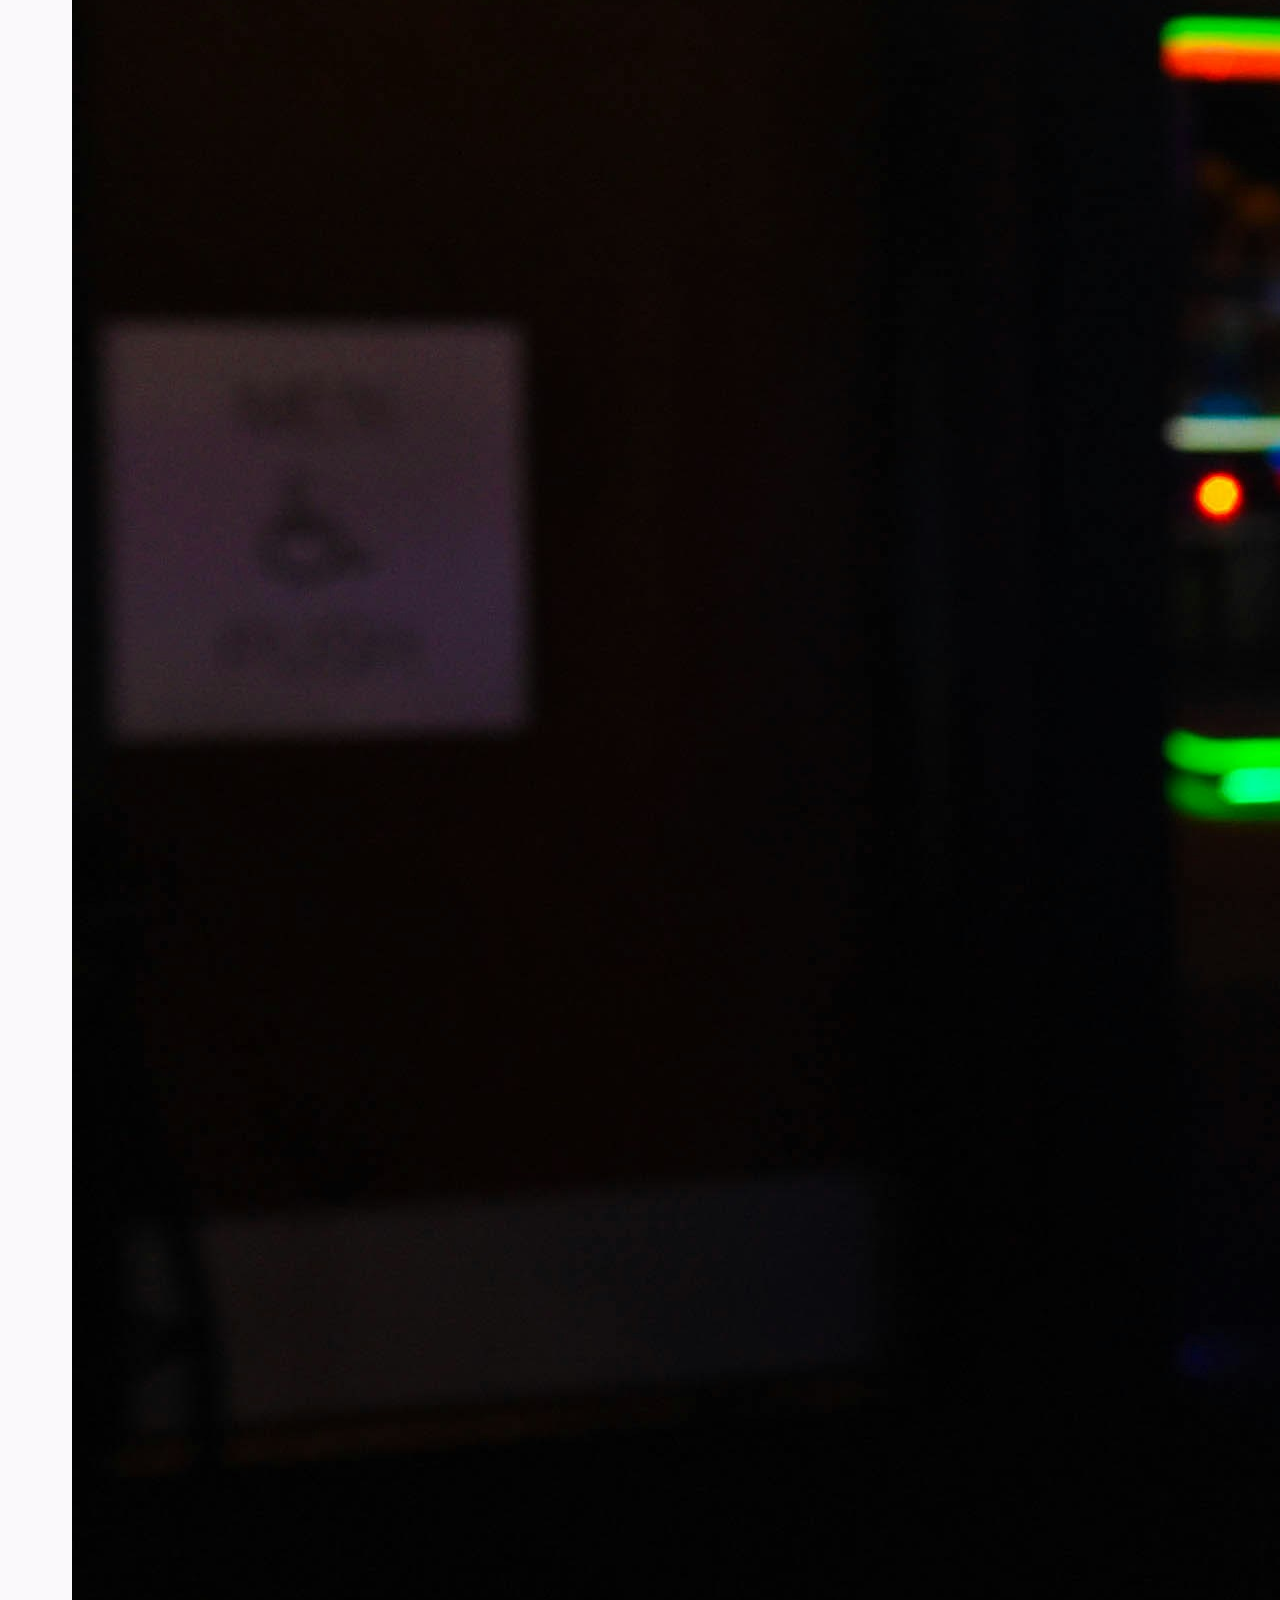
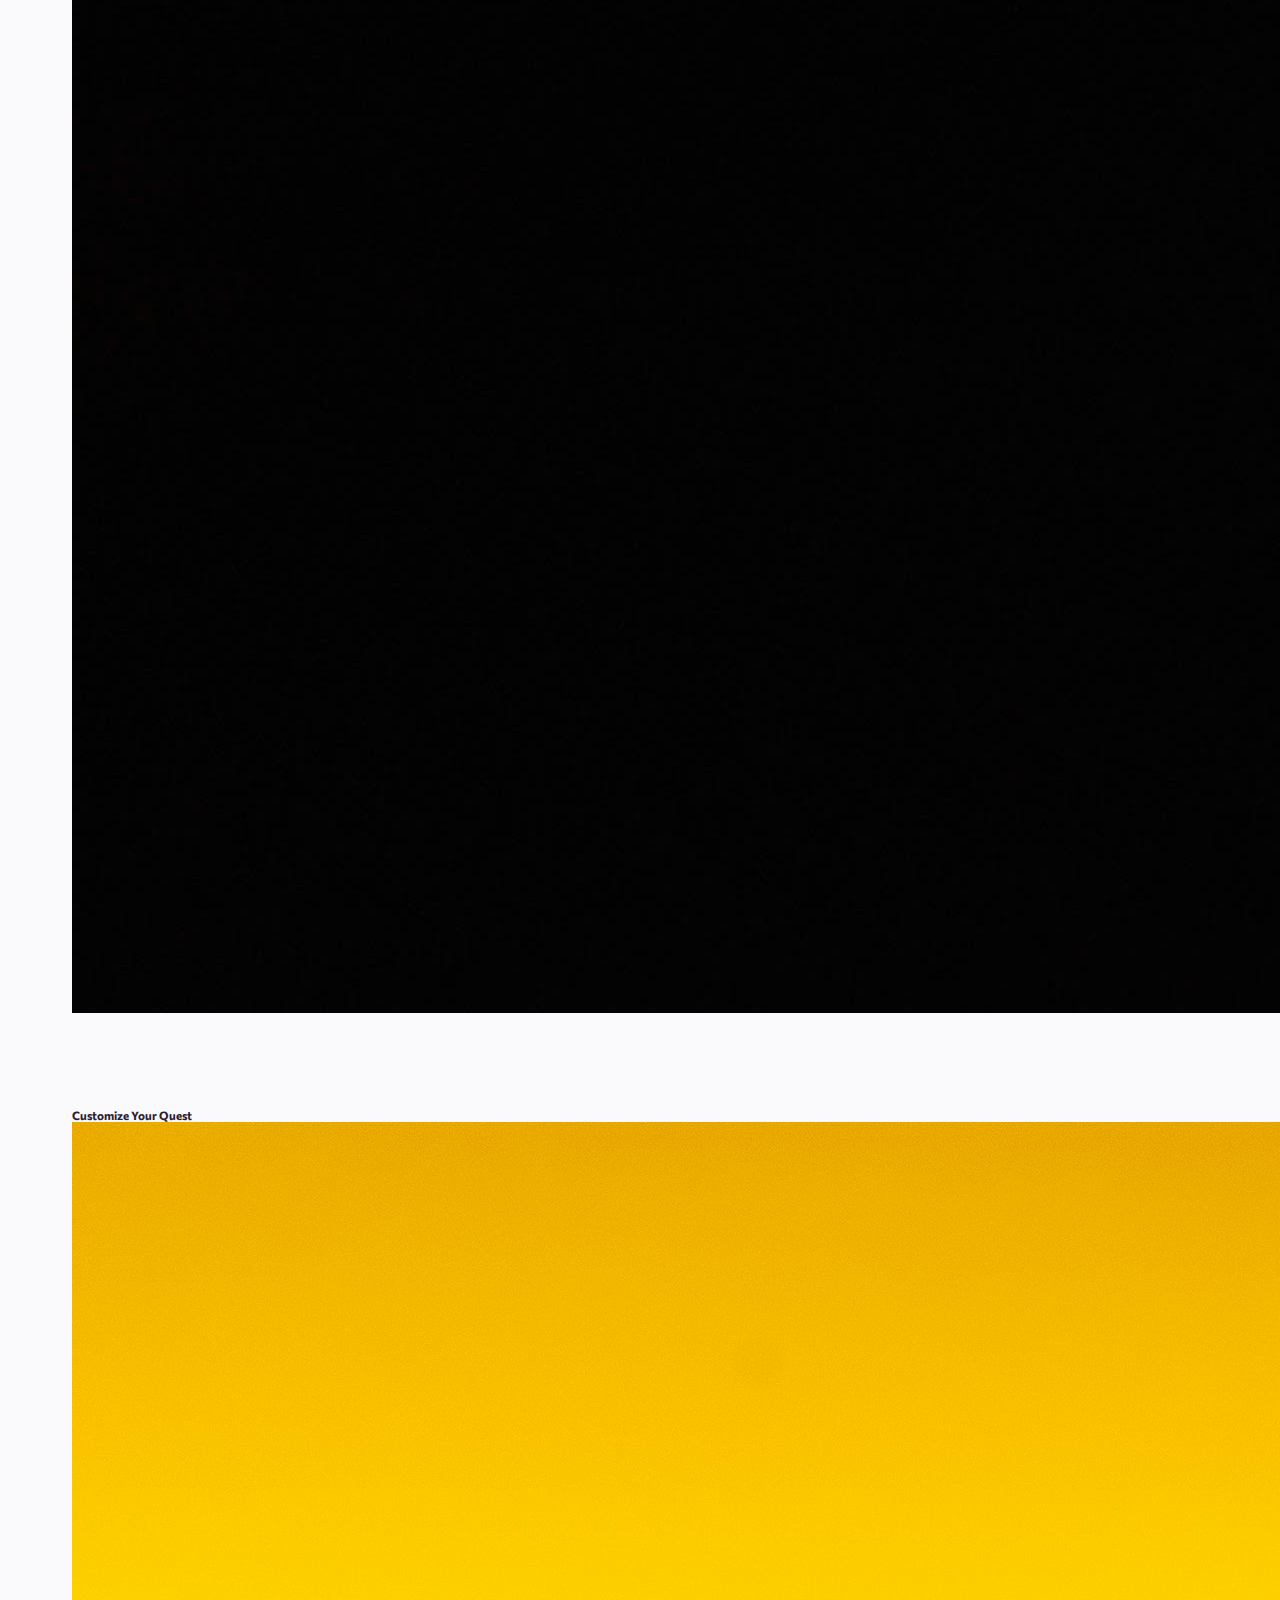
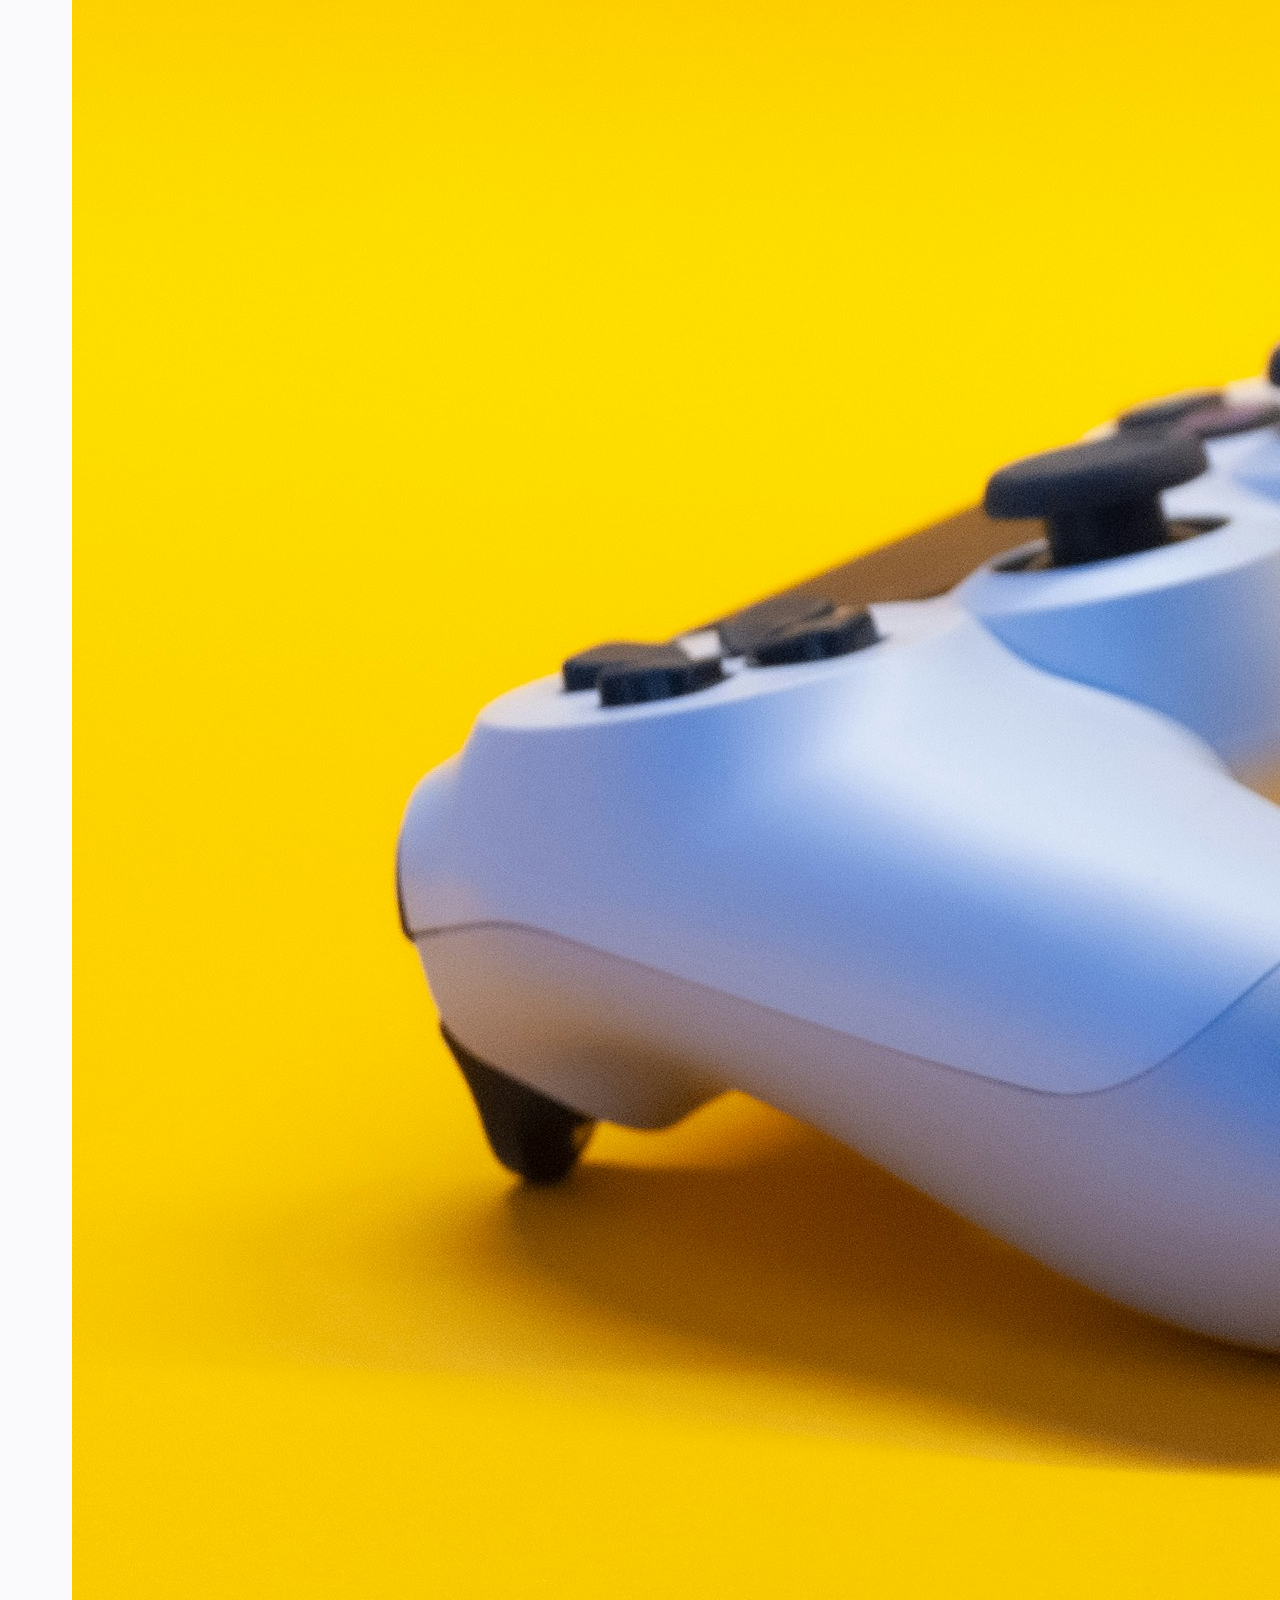
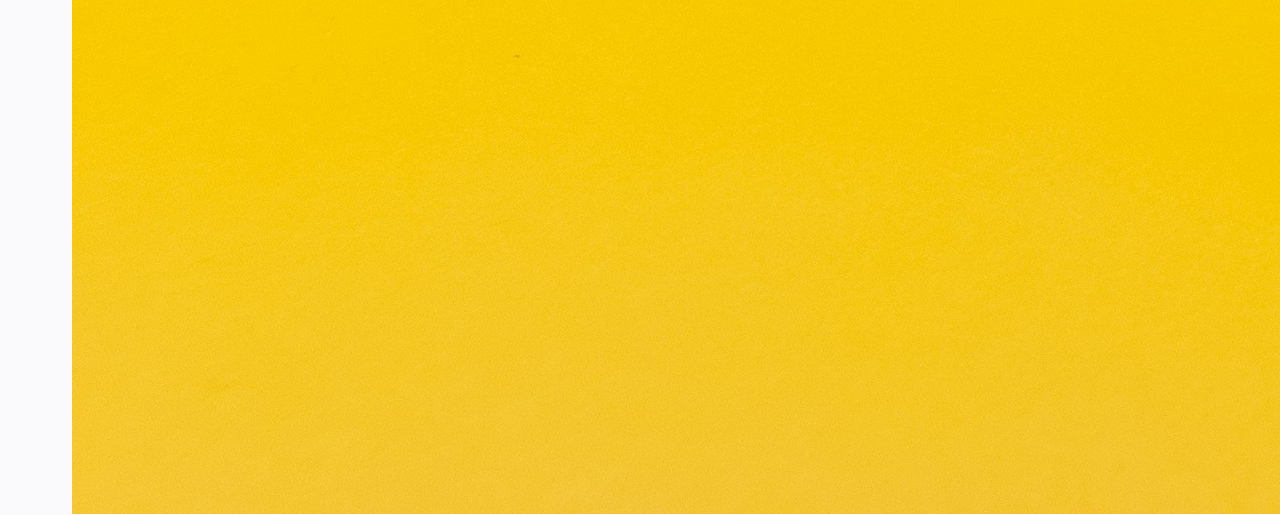
==== commit 358919f3: "deleted old images, added features html" ====
--- a/index.html
+++ b/index.html
@@ -36,7 +36,7 @@
       <li>
         <a href="#" class="main-nav-link man-nav-btn-outline">Log In</a>
       </li>
-			<a href="#" class="main-nav-link main-nav-btn">Sign Up</a>
+			<a href="#" class="main-nav-link main-nav-btn btn">Sign Up</a>
       <li>
         
       </li>
@@ -60,7 +60,7 @@
 						tasks into exciting adventures. Stay productive, earn rewards, and
 						conquer your day!
 					</p>
-					<a href="#" class="btn">Start Your Quest For Free</a>
+					<a href="#" class="btn hero-cta-btn">Start Your Quest For Free</a>
         </div>
 			</div>
 				</div>
@@ -68,9 +68,28 @@
 			</div>
     
 		</section>
+
 		<!-- ***************************** -->
 		<!-- FEATURES / BENEFITS SECTION -->
 		<!-- ***************************** -->
+		
+		<section class="features-section container">
+			<div class="lg-heading-box grid grid-3-cols">
+				<h1>Features That Make You More Productive</h1>
+				<div class="features-card">
+					<h3 class="features-h3">Task Management</h3>
+				<img src="./assets/f-task-management.jpg" alt="Sticky Notes To Do, Doing, Done" class="features-card-img">
+				</div>
+				<div class="features-card">
+					<h3 class="features-h3">LeaderBoards for Motivation</h3>
+				<img src="./assets/f-leaderboards.jpg" alt="Sticky Notes To Do, Doing, Done" class="features-card-img">
+				</div>
+				<div class="features-card">
+					<h3 class="features-h3">Customize Your Quest</h3>
+				<img src="./assets/f-customization.jpg" alt="Sticky Notes To Do, Doing, Done" class="features-card-img">
+				</div>
+			</div>
+		</section>
 
 		<!-- ***************************** -->
 		<!-- HOW IT WORKS SECTION -->
--- a/css/style.css
+++ b/css/style.css
@@ -35,9 +35,10 @@
 #90E0C9
 - Shades: 
 #288F72
+#c50d52
 - Accents: 
-#f61067 #F976A8 #FEEBF3
-#ECFB77 #F3FCB0 #FCFEEB
+#f61067
+#ECFB77 
 
 - Grays:
 #2B2031 
@@ -48,7 +49,8 @@
 0.3rem 0.3rem 1rem #b8a9c6;
 
 --- 06 BORDER-RADIUS
-- Default: 9px
+- Default: 8px
+- 
 
 
 --- 07 WHITESPACE
@@ -103,15 +105,42 @@
 
 .btn {
 	background-color: #f61067;
-	padding: 2.4rem 3.2rem;
 	font-size: 1.8rem;
+	border: 3px dashed #2b2031;
 	color: #faf9fb;
 	text-decoration: none;
 	font-weight: 600;
 	letter-spacing: 1.2px;
-	border-radius: 8px;
-	margin-bottom: 4.8rem;
 	box-shadow: 0.3rem 0.3rem 1rem #b8a9c6;
+}
+
+.container {
+	/* 1140px is also a common width */
+	max-width: 120rem;
+	margin: 0 auto;
+	padding: 0 3.2rem;
+}
+
+.grid {
+	display: grid;
+	row-gap: 9.6rem;
+	column-gap: 6.4rem;
+}
+
+.grid--2-cols {
+	grid-template-columns: repeat(2, 1fr);
+}
+
+.grid--3-cols {
+	grid-template-columns: repeat(3, 1fr);
+}
+
+.grid--4-cols {
+	grid-template-columns: repeat(4, 1fr);
+}
+
+.grid--center-v {
+	align-items: center;
 }
 
 /*************************************/
@@ -147,28 +176,40 @@
 .main-nav-link:visited {
 	display: inline-block;
 	text-decoration: none;
-	color: #2b2031;
 	font-weight: 500;
 	font-size: 1.8rem;
 	transition: all 0.3s;
 }
 
+.main-nav-link:hover,
+.main-nav-link:active {
+	color: #c50d52;
+}
+
 .main-nav-btn:link,
 .main-nav-btn:visited {
-	background-color: #f61067;
 	padding: 1.2rem 2rem;
+	font-weight: 600;
+	letter-spacing: 1.2px;
+	border-radius: 8px;
+}
+
+.main-nav-btn:hover,
+.main-nav-btn:active {
+	background-color: #c50d52;
 	color: #faf9fb;
-	font-weight: 600;
-	letter-spacing: 1.2px;
-	border-radius: 3px;
-	border: 3px dashed #2b2031;
 }
 
 .man-nav-btn-outline:link,
 .man-nav-btn-outline:visited {
-	border-radius: 3px;
+	border-radius: 8px;
 	border: 2px dashed #f61067;
-	padding: 1.25rem 2rem;
+	padding: 1rem 2rem;
+}
+
+.man-nav-btn-outline:hover,
+.man-nav-btn-outline:active {
+	border: 2px dashed #2b2031;
 }
 
 /*************************************/
@@ -214,3 +255,36 @@
 	margin-left: auto;
 	margin-right: auto;
 }
+
+.hero-cta-btn:link,
+.hero-cta-btn:visited {
+	padding: 2.4rem 3.2rem;
+	border-radius: 8px;
+	margin-bottom: 4.8rem;
+	transition: all 0.3s;
+}
+
+.hero-cta-btn:hover,
+.hero-cta-btn:active {
+	background-color: #c50d52;
+}
+
+/*************************************/
+/* FEATURES / BENEFITS */
+/*************************************/
+
+/*************************************/
+/* HOW IT WORKS / GAMIFICATION */
+/*************************************/
+
+/*************************************/
+/* TESTIMONIALS */
+/*************************************/
+
+/*************************************/
+/* PRICING / CTA */
+/*************************************/
+
+/*************************************/
+/* FOOTER */
+/*************************************/
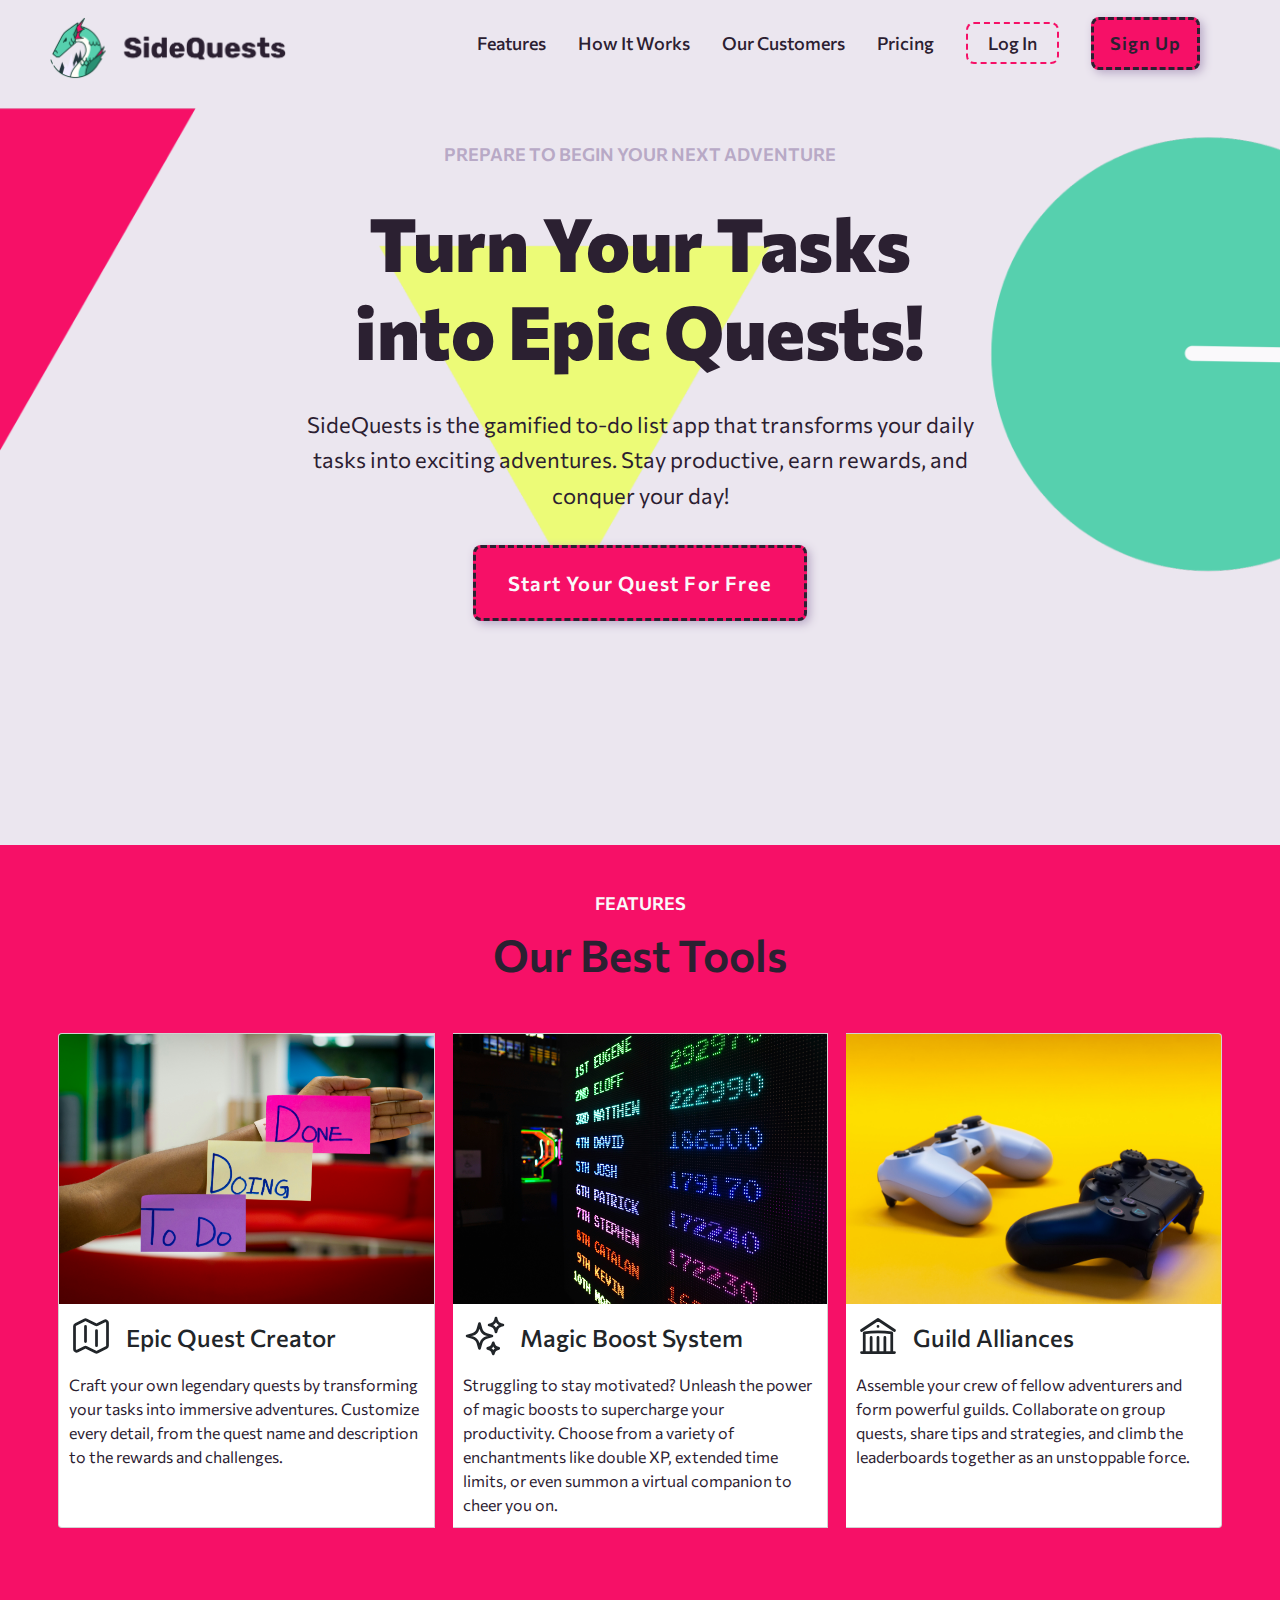
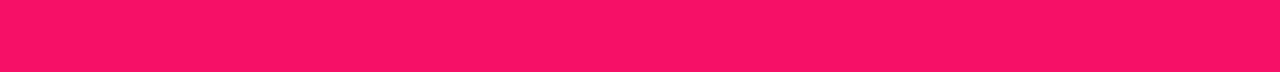
==== commit 3f8d67ce: "feat: add dashboard html and css" ====
--- a/index.html
+++ b/index.html
@@ -3,52 +3,65 @@
 	<head>
 		<meta charset="UTF-8" />
 		<meta name="viewport" content="width=device-width, initial-scale=1.0" />
+		<link
+			href="https://cdn.jsdelivr.net/npm/bootstrap@5.3.3/dist/css/bootstrap.min.css"
+			rel="stylesheet"
+			integrity="sha384-QWTKZyjpPEjISv5WaRU9OFeRpok6YctnYmDr5pNlyT2bRjXh0JMhjY6hW+ALEwIH"
+			crossorigin="anonymous"
+		/>
+		<script
+			src="https://cdn.jsdelivr.net/npm/bootstrap@5.3.3/dist/js/bootstrap.bundle.min.js"
+			integrity="sha384-YvpcrYf0tY3lHB60NNkmXc5s9fDVZLESaAA55NDzOxhy9GkcIdslK1eN7N6jIeHz"
+			crossorigin="anonymous"
+		></script>
 		<link rel="preconnect" href="https://fonts.googleapis.com" />
 		<link rel="preconnect" href="https://fonts.gstatic.com" crossorigin />
 		<link
 			href="https://fonts.googleapis.com/css2?family=Commissioner:wght@100..900&display=swap"
 			rel="stylesheet"
 		/>
+		<link rel="stylesheet" href="css/general.css" />
 		<link rel="stylesheet" href="css/style.css" />
 		<title>SideQuests Landing Page</title>
 	</head>
 	<body>
-		<!-- ***************************** -->
-		<!-- HEADER -->
-		<!-- ***************************** -->
-<header class="header">
-  <img src="./assets/branded-logo2.png" alt="SideQuests branded-logo" class="logo">
-  
-  <nav class="main-nav">
-    <ul class="main-nav-list">
-      <li>
-        <a href="#" class="main-nav-link">Features</a>
-      </li>
-      <li>
-        <a href="#" class="main-nav-link">How It Works</a>
-      </li>
-      <li>
-        <a href="#" class="main-nav-link">Our Customers</a>
-      </li>
-      <li>
-        <a href="#" class="main-nav-link">Pricing</a>
-      </li>
-      <li>
-        <a href="#" class="main-nav-link man-nav-btn-outline">Log In</a>
-      </li>
-			<a href="#" class="main-nav-link main-nav-btn btn">Sign Up</a>
-      <li>
-        
-      </li>
-    </ul>
-  </nav>
-</header>
-
-
-
-		<!-- ***************************** -->
-		<!-- HERO SECTION -->
-		<!-- ***************************** -->
+		<!-- ? ***************************** -->
+		<!-- ?  HEADER -->
+		<!-- ? ***************************** -->
+		<header class="header">
+			<img
+				src="./assets/branded-logo2.png"
+				alt="SideQuests branded-logo"
+				class="logo"
+			/>
+
+			<nav class="main-nav">
+				<ul class="main-nav-list">
+					<li>
+						<a href="#" class="main-nav-link">Features</a>
+					</li>
+					<li>
+						<a href="#" class="main-nav-link">How It Works</a>
+					</li>
+					<li>
+						<a href="#" class="main-nav-link">Our Customers</a>
+					</li>
+					<li>
+						<a href="#" class="main-nav-link">Pricing</a>
+					</li>
+					<li>
+						<a href="#" class="main-nav-link man-nav-btn-outline">Log In</a>
+					</li>
+					<a href="#" class="main-nav-link main-nav-btn btn">Sign Up</a>
+					<li></li>
+				</ul>
+			</nav>
+		</header>
+
+		<!-- ? ***************************** -->
+		<!-- ?  HERO SECTION -->
+		<!-- ? ***************************** -->
+
 		<section class="section-hero">
 			<div class="hero">
 				<div class="hero-text-box">
@@ -61,50 +74,229 @@
 						conquer your day!
 					</p>
 					<a href="#" class="btn hero-cta-btn">Start Your Quest For Free</a>
-        </div>
-			</div>
-				</div>
-			</div>
-			</div>
-    
-		</section>
-
-		<!-- ***************************** -->
-		<!-- FEATURES / BENEFITS SECTION -->
-		<!-- ***************************** -->
-		
-		<section class="features-section container">
-			<div class="lg-heading-box grid grid-3-cols">
-				<h1>Features That Make You More Productive</h1>
-				<div class="features-card">
-					<h3 class="features-h3">Task Management</h3>
-				<img src="./assets/f-task-management.jpg" alt="Sticky Notes To Do, Doing, Done" class="features-card-img">
-				</div>
-				<div class="features-card">
-					<h3 class="features-h3">LeaderBoards for Motivation</h3>
-				<img src="./assets/f-leaderboards.jpg" alt="Sticky Notes To Do, Doing, Done" class="features-card-img">
-				</div>
-				<div class="features-card">
-					<h3 class="features-h3">Customize Your Quest</h3>
-				<img src="./assets/f-customization.jpg" alt="Sticky Notes To Do, Doing, Done" class="features-card-img">
 				</div>
 			</div>
 		</section>
 
-		<!-- ***************************** -->
-		<!-- HOW IT WORKS SECTION -->
-		<!-- ***************************** -->
-
-		<!-- ***************************** -->
-		<!-- TESTIMONIAL SECTION -->
-		<!-- ***************************** -->
-
-		<!-- ***************************** -->
-		<!-- PRICING / CTA SECTION -->
-		<!-- ***************************** -->
-
-		<!-- ***************************** -->
-		<!-- FOOTER SECTION -->
-		<!-- ***************************** -->
+		<!-- ? ***************************** -->
+		<!-- ? FEATURES / BENEFITS SECTION -->
+		<!-- ? ***************************** -->
+		<section class="features-section">
+			<div class="features">
+				<div class="features-text-box">
+					<h3 class="heading-tertiary features">FEATURES</h3>
+					<h2 class="heading-secondary features">Our Best Tools</h2>
+				</div>
+
+				<div class="card-group container">
+					<div class="card">
+						<img
+							src="assets/f-task-management.jpg"
+							class="card-img-top"
+							alt="card-group-image"
+						/>
+						<div class="card-body">
+							<h5 class="card-title">
+								<svg
+									xmlns="http://www.w3.org/2000/svg"
+									fill="none"
+									viewBox="0 0 24 24"
+									stroke-width="1.5"
+									stroke="currentColor"
+									class="feature-icon"
+								>
+									<path
+										stroke-linecap="round"
+										stroke-linejoin="round"
+										d="M9 6.75V15m6-6v8.25m.503 3.498 4.875-2.437c.381-.19.622-.58.622-1.006V4.82c0-.836-.88-1.38-1.628-1.006l-3.869 1.934c-.317.159-.69.159-1.006 0L9.503 3.252a1.125 1.125 0 0 0-1.006 0L3.622 5.689C3.24 5.88 3 6.27 3 6.695V19.18c0 .836.88 1.38 1.628 1.006l3.869-1.934c.317-.159.69-.159 1.006 0l4.994 2.497c.317.158.69.158 1.006 0Z"
+									/>
+								</svg>
+								Epic Quest Creator
+							</h5>
+							<p class="card-text">
+								Craft your own legendary quests by transforming your tasks into
+								immersive adventures. Customize every detail, from the quest
+								name and description to the rewards and challenges.
+							</p>
+						</div>
+					</div>
+					<div class="card">
+						<img
+							src="assets/f-leaderboards.jpg"
+							class="card-img-top"
+							alt="card-group-image"
+						/>
+						<div class="card-body">
+							<h5 class="card-title">
+								<svg
+									xmlns="http://www.w3.org/2000/svg"
+									fill="none"
+									viewBox="0 0 24 24"
+									stroke-width="1.5"
+									stroke="currentColor"
+									class="feature-icon"
+								>
+									<path
+										stroke-linecap="round"
+										stroke-linejoin="round"
+										d="M9.813 15.904 9 18.75l-.813-2.846a4.5 4.5 0 0 0-3.09-3.09L2.25 12l2.846-.813a4.5 4.5 0 0 0 3.09-3.09L9 5.25l.813 2.846a4.5 4.5 0 0 0 3.09 3.09L15.75 12l-2.846.813a4.5 4.5 0 0 0-3.09 3.09ZM18.259 8.715 18 9.75l-.259-1.035a3.375 3.375 0 0 0-2.455-2.456L14.25 6l1.036-.259a3.375 3.375 0 0 0 2.455-2.456L18 2.25l.259 1.035a3.375 3.375 0 0 0 2.456 2.456L21.75 6l-1.035.259a3.375 3.375 0 0 0-2.456 2.456ZM16.894 20.567 16.5 21.75l-.394-1.183a2.25 2.25 0 0 0-1.423-1.423L13.5 18.75l1.183-.394a2.25 2.25 0 0 0 1.423-1.423l.394-1.183.394 1.183a2.25 2.25 0 0 0 1.423 1.423l1.183.394-1.183.394a2.25 2.25 0 0 0-1.423 1.423Z"
+									/>
+								</svg>
+								Magic Boost System
+							</h5>
+							<p class="card-text">
+								Struggling to stay motivated? Unleash the power of magic boosts
+								to supercharge your productivity. Choose from a variety of
+								enchantments like double XP, extended time limits, or even
+								summon a virtual companion to cheer you on.
+							</p>
+						</div>
+					</div>
+					<div class="card">
+						<img
+							src="assets/f-customization.jpg"
+							class="card-img-top"
+							alt="card-group-image"
+						/>
+						<div class="card-body">
+							<h5 class="card-title">
+								<svg
+									xmlns="http://www.w3.org/2000/svg"
+									fill="none"
+									viewBox="0 0 24 24"
+									stroke-width="1.5"
+									stroke="currentColor"
+									class="feature-icon"
+								>
+									<path
+										stroke-linecap="round"
+										stroke-linejoin="round"
+										d="M12 21v-8.25M15.75 21v-8.25M8.25 21v-8.25M3 9l9-6 9 6m-1.5 12V10.332A48.36 48.36 0 0 0 12 9.75c-2.551 0-5.056.2-7.5.582V21M3 21h18M12 6.75h.008v.008H12V6.75Z"
+									/>
+								</svg>
+
+								Guild Alliances
+							</h5>
+							<p class="card-text">
+								Assemble your crew of fellow adventurers and form powerful
+								guilds. Collaborate on group quests, share tips and strategies,
+								and climb the leaderboards together as an unstoppable force.
+							</p>
+						</div>
+					</div>
+				</div>
+			</div>
+		</section>
+
+		<!-- ?  ***************************** -->
+		<!-- ?  HOW IT WORKS SECTION -->
+		<!-- ?  ***************************** -->
+
+		<!-- !Comic Book Features Section -->
+		<!-- <section class="features-section">
+			<div class="features">
+				<h2 class="features-heading">Features That Make You More Productive</h2>
+
+				<div class="container grid grid--3-cols">
+					<div class="features-card">
+						<div class="text-box pink-h4">
+							<h4 class="heading-fourth">Task Management</h4>
+							<p class="features-text">
+								Organize and prioritize your tasks with ease.
+							</p>
+						</div>
+						<img
+							src="./assets/f-task-management.jpg"
+							alt="Sticky Notes To Do, Doing, Done"
+							class="features-card-img"
+						/>
+					</div>
+					<div class="features-card">
+						<div class="text-box green-h4">
+							<h4 class="heading-fourth">LeaderBoards</h4>
+							<p class="features-text">
+								Compete to decide who is the quest master.
+							</p>
+						</div>
+						<img
+							src="./assets/f-leaderboards.jpg"
+							alt="Video game leaderboard"
+							class="features-card-img"
+						/>
+					</div>
+					<div class="features-card">
+						<div class="text-box teal-h4">
+							<h4 class="heading-fourth">Customize Your Quest</h4>
+							<p class="features-text">
+								Personalize your quest with unique themes.
+							</p>
+						</div>
+						<img
+							src="./assets/f-customization.jpg"
+							alt="White and black game controllers"
+							class="features-card-img"
+						/>
+					</div>
+				</div>
+			</div>
+		</section> -->
+
+		<!-- !Comic Book How It Works Section -->
+		<!-- <section class="how-it-works-section">
+			<div class="how-it-works">
+				<h2 class="how-it-works-heading">How it Works</h2>
+				<div class="container grid grid--3-cols">
+					<div class="how-it-works-card">
+						<div class="text-box teal-h4">
+							<h4 class="heading-fourth">Create Tasks</h4>
+							<p class="how-it-works-text">
+								Add your tasks and turn them into quests.
+							</p>
+						</div>
+						<img
+							src="./assets/f-task-management.jpg"
+							alt="Sticky Notes To Do, Doing, Done"
+							class="how-it-works-img"
+						/>
+					</div>
+					<div class="how-it-works-card">
+						<div class="text-box green-h4">
+							<h4 class="heading-fourth">Complete Quests</h4>
+							<p class="how-it-works-text">Finish tasks and earn XP points.</p>
+						</div>
+						<img
+							src="./assets/f-task-management.jpg"
+							alt="Sticky Notes To Do, Doing, Done"
+							class="how-it-works-img"
+						/>
+					</div>
+					<div class="how-it-works-card">
+						<div class="text-box pink-h4">
+							<h4 class="heading-fourth">Level Up</h4>
+							<p class="how-it-works-text">
+								Gain levels and earn badges for your achievements.
+							</p>
+						</div>
+						<img
+							src="./assets/f-task-management.jpg"
+							alt="Sticky Notes To Do, Doing, Done"
+							class="how-it-works-img"
+						/>
+					</div>
+				</div>
+			</div>
+		</section> -->
+
+		<!-- ?  ***************************** -->
+		<!-- ?  TESTIMONIAL SECTION -->
+		<!-- ?  ***************************** -->
+
+		<!-- ?  ***************************** -->
+		<!-- ?  PRICING / CTA SECTION -->
+		<!-- ?  ***************************** -->
+
+		<!-- ?  ***************************** -->
+		<!-- ?  FOOTER SECTION -->
+		<!-- ?  ***************************** -->
 	</body>
 </html>
--- a/css/general.css
+++ b/css/general.css
@@ -0,0 +1,182 @@
+/* 
+
+--- 01 TYPOGRAPHY SYSTEM
+
+Font: Reddit Sans, sans serif
+
+- Font sizes (px)
+10 / 12 / 14 / 16 / 18 / 20 / 24 / 30 / 36 / 44 / 52 / 62 / 74 / 86 / 98
+
+- Font Weights
+- Default: 400
+- Medium: 500 
+- Semi-Bold: 600
+- Bold: 700
+
+- Line Heights: 
+- Default: 1
+- Small: 1.05
+- Medium: 1.2
+- Paragraph default: 1.6
+
+- Letter Spacing:
+0.5 px
+0.75 px
+
+- SPACING SYSTEM (px)
+2 / 4 / 8 / 12 / 16 / 24 / 32 / 48 / 64 / 80 / 96 / 128
+
+
+--- 02 COLORS
+
+- Primary: #56d0ae #FAF9FB
+
+- Tints:  
+#90E0C9
+- Shades: 
+#288F72
+#c50d52
+- Accents: 
+#f61067
+#ECFB77 
+
+- Grays:
+#2B2031 
+#b8a9c6
+
+
+--- 05 SHADOWS
+0.3rem 0.3rem 1rem #b8a9c6;
+
+--- 06 BORDER-RADIUS
+- Default: 8px
+- 
+
+
+--- 07 WHITESPACE
+- Spacing System (px)
+2 / 4 / 8 / 12 / 16 / 24 / 32 / 48 / 64 / 80 / 96 / 128
+*/
+
+* {
+	padding: 0;
+	margin: 0;
+	box-sizing: border-box;
+}
+
+html {
+	/* font-size: 10px; */
+	font-size: 62.5%;
+}
+
+body {
+	font-family: "Commissioner", sans-serif;
+	line-height: 1;
+	font-weight: 400;
+	color: #2b2031;
+	background-color: #ebe6ef;
+}
+
+/*! ************************************/
+/* ! GENERAL COMPONENTS */
+/*! ************************************/
+
+.heading-primary,
+.heading-tertiary .heading-secondary {
+	font-weight: 600;
+	letter-spacing: -0.5px;
+	text-align: center;
+	line-height: 1.2;
+}
+
+.heading-primary {
+	font-weight: 800;
+	font-size: 7.4rem;
+	margin-bottom: 3.2rem;
+	color: #2b2031;
+}
+
+.heading-secondary {
+	font-family: 4.4rem;
+	text-align: center;
+	font-weight: 600;
+}
+
+.heading-tertiary {
+	font-weight: 600;
+	font-size: 1.8rem;
+	margin-bottom: 3.2rem;
+	color: #b8a9c6;
+}
+
+.heading-fourth {
+	font-size: 2.4rem;
+	font-weight: 600;
+	letter-spacing: 2px;
+	padding: 1.6rem 1.2rem;
+	margin-bottom: 0rem;
+	border: 1.5px solid #2b2031;
+	border-bottom: none;
+}
+
+.pink-h4 {
+	background-color: #f61067;
+	color: #faf9fb;
+}
+.teal-h4 {
+	background-color: #56d0ae;
+	color: #faf9fb;
+}
+.green-h4 {
+	background-color: #ecfb77;
+	color: #2b2031;
+}
+.purple-h4 {
+	background-color: #b8a9c6;
+	color: #faf9fb;
+}
+
+.btn {
+	background-color: #f61067;
+	font-size: 2rem;
+	border: 3px dashed #2b2031;
+	color: #faf9fb;
+	text-decoration: none;
+	font-weight: 600;
+	letter-spacing: 1.2px;
+	box-shadow: 0.3rem 0.3rem 1rem #b8a9c6;
+}
+
+/* ! ************************************/
+/* ! LAYOUT GRIDS */
+/* ! ************************************/
+
+.container {
+	/* 1140px is also a common width */
+	max-width: 120rem;
+	margin: auto 0 1.2rem 0;
+	padding: 0 0;
+}
+
+.grid {
+	display: grid;
+	row-gap: 1.2rem;
+	column-gap: 1.2rem;
+}
+
+.grid--2-cols {
+	grid-template-columns: repeat(2, 1fr);
+}
+
+.grid--3-cols {
+	grid-template-columns: repeat(3, 1fr);
+	width: 100%;
+}
+
+.grid--4-cols {
+	grid-template-columns: repeat(4, 1fr);
+}
+
+.grid--center-v {
+	align-items: center;
+}
--- a/css/style.css
+++ b/css/style.css
@@ -1,157 +1,12 @@
-/* 
-
---- 01 TYPOGRAPHY SYSTEM
-
-Font: Reddit Sans, sans serif
-
-- Font sizes (px)
-10 / 12 / 14 / 16 / 18 / 20 / 24 / 30 / 36 / 44 / 52 / 62 / 74 / 86 / 98
-
-- Font Weights
-- Default: 400
-- Medium: 500 
-- Semi-Bold: 600
-- Bold: 700
-
-- Line Heights: 
-- Default: 1
-- Small: 1.05
-- Medium: 1.2
-- Paragraph default: 1.6
-
-- Letter Spacing:
-0.5 px
-0.75 px
-
-- SPACING SYSTEM (px)
-2 / 4 / 8 / 12 / 16 / 24 / 32 / 48 / 64 / 80 / 96 / 128
-
-
---- 02 COLORS
-
-- Primary: #56d0ae #FAF9FB
-
-- Tints:  
-#90E0C9
-- Shades: 
-#288F72
-#c50d52
-- Accents: 
-#f61067
-#ECFB77 
-
-- Grays:
-#2B2031 
-#b8a9c6
-
-
---- 05 SHADOWS
-0.3rem 0.3rem 1rem #b8a9c6;
-
---- 06 BORDER-RADIUS
-- Default: 8px
-- 
-
-
---- 07 WHITESPACE
-- Spacing System (px)
-2 / 4 / 8 / 12 / 16 / 24 / 32 / 48 / 64 / 80 / 96 / 128
-*/
-
-* {
-	padding: 0;
-	margin: 0;
-	box-sizing: border-box;
-}
-
-html {
-	/* font-size: 10px; */
-	font-size: 62.5%;
-}
-
-body {
-	font-family: "Commissioner", sans-serif;
-	line-height: 1;
-	font-weight: 400;
-	color: #2b2031;
-	background-color: #faf9fb;
-}
-
-/*************************************/
-/* GENERAL COMPONENTS */
-/*************************************/
-
-.heading-primary,
-.heading-tertiary {
-	font-weight: 600;
-	letter-spacing: -0.5px;
-	text-align: center;
-	line-height: 1.2;
-}
-
-.heading-primary {
-	font-weight: 800;
-	font-size: 7.4rem;
-	margin-bottom: 3.2rem;
-	color: #2b2031;
-}
-
-.heading-tertiary {
-	font-weight: 600;
-	font-size: 1.8rem;
-	margin-bottom: 3.2rem;
-	color: #b8a9c6;
-}
-
-.btn {
-	background-color: #f61067;
-	font-size: 1.8rem;
-	border: 3px dashed #2b2031;
-	color: #faf9fb;
-	text-decoration: none;
-	font-weight: 600;
-	letter-spacing: 1.2px;
-	box-shadow: 0.3rem 0.3rem 1rem #b8a9c6;
-}
-
-.container {
-	/* 1140px is also a common width */
-	max-width: 120rem;
-	margin: 0 auto;
-	padding: 0 3.2rem;
-}
-
-.grid {
-	display: grid;
-	row-gap: 9.6rem;
-	column-gap: 6.4rem;
-}
-
-.grid--2-cols {
-	grid-template-columns: repeat(2, 1fr);
-}
-
-.grid--3-cols {
-	grid-template-columns: repeat(3, 1fr);
-}
-
-.grid--4-cols {
-	grid-template-columns: repeat(4, 1fr);
-}
-
-.grid--center-v {
-	align-items: center;
-}
-
-/*************************************/
-/* HEADER */
-/*************************************/
+/* ! ************************************/
+/* ! HEADER */
+/* ! ************************************/
 
 .header {
 	display: flex;
 	justify-content: space-between;
 	align-items: center;
-	background-color: #faf9fb;
+	background-color: #ebe6ef;
 	height: 9.6rem;
 	padding: 0 4.8rem;
 	position: relative;
@@ -161,9 +16,9 @@
 	height: 6.4rem;
 }
 
-/*************************************/
-/* NAVIGATION */
-/*************************************/
+/* ! ************************************/
+/* ! NAVIGATION */
+/* ! ************************************/
 
 .main-nav-list {
 	list-style-type: none;
@@ -179,6 +34,7 @@
 	font-weight: 500;
 	font-size: 1.8rem;
 	transition: all 0.3s;
+	color: #2b2031;
 }
 
 .main-nav-link:hover,
@@ -188,7 +44,7 @@
 
 .main-nav-btn:link,
 .main-nav-btn:visited {
-	padding: 1.2rem 2rem;
+	padding: 1rem 1.6rem;
 	font-weight: 600;
 	letter-spacing: 1.2px;
 	border-radius: 8px;
@@ -212,9 +68,9 @@
 	border: 2px dashed #2b2031;
 }
 
-/*************************************/
-/* HERO */
-/*************************************/
+/* ! ************************************/
+/* ! HERO */
+/* ! ************************************/
 
 .section-hero {
 	padding: 4.8rem 0 9.6rem 0;
@@ -229,6 +85,7 @@
 	max-width: 150rem;
 	margin: 0 auto;
 	padding: 0 3.2rem;
+	margin-bottom: 8rem;
 }
 
 .hero-img {
@@ -258,7 +115,7 @@
 
 .hero-cta-btn:link,
 .hero-cta-btn:visited {
-	padding: 2.4rem 3.2rem;
+	padding: 2rem 3.2rem;
 	border-radius: 8px;
 	margin-bottom: 4.8rem;
 	transition: all 0.3s;
@@ -269,22 +126,156 @@
 	background-color: #c50d52;
 }
 
-/*************************************/
-/* FEATURES / BENEFITS */
-/*************************************/
-
-/*************************************/
-/* HOW IT WORKS / GAMIFICATION */
-/*************************************/
-
-/*************************************/
-/* TESTIMONIALS */
-/*************************************/
-
-/*************************************/
-/* PRICING / CTA */
-/*************************************/
-
-/*************************************/
-/* FOOTER */
-/*************************************/
+/* ! ************************************/
+/* ! FEATURES / BENEFITS */
+/* ! ************************************/
+
+.features .heading-secondary {
+	font-size: 4.4rem;
+	font-weight: 600;
+	margin-bottom: 5.2rem;
+}
+
+.features .heading-tertiary {
+	color: #faf9fb;
+	margin-bottom: 1.4rem;
+	text-align: center;
+}
+.features-section {
+	background-color: #f61067;
+	padding-top: 4.8rem;
+	padding-bottom: 4.8rem;
+}
+.features {
+	max-width: 120rem;
+	margin-left: auto;
+	margin-right: auto;
+	margin-bottom: 9.6rem;
+}
+
+.card-img-top {
+	height: 27rem;
+	width: 100%;
+	display: flex;
+}
+
+.card-title {
+	font-size: 2.4rem;
+}
+
+.card-text {
+	font-size: 1.6rem;
+	line-height: 1.5;
+	color: #2b2031;
+}
+
+.card {
+	margin-right: 1.8rem;
+	margin-left: 1.8rem;
+}
+
+.feature-icon {
+	height: 4.4rem;
+	width: 4.4rem;
+	margin-bottom: 1rem;
+	margin-right: 0.8rem;
+}
+/* ! ************************************/
+/* ! HOW IT WORKS / GAMIFICATION */
+/* ! ************************************/
+
+/* ? Comic Book Features Layout */
+/* .features-section {
+	display: flex;
+	flex-direction: column;
+	align-items: center;
+	justify-content: center;
+}
+
+.features {
+	max-width: 120rem;
+}
+
+.features-heading {
+	font-size: 4.8rem;
+	font-weight: 700;
+	margin-bottom: 1.2rem;
+	padding: 6.4rem;
+	background-color: #f61067;
+	color: #faf9fb;
+	text-align: center;
+	border: 1.5px solid #2b2031;
+}
+
+.features-card-img {
+	width: 100%;
+	border-radius: 8px;
+	border: 1.5px solid #2b2031;
+	border-top: none;
+	height: 245px;
+}
+
+.features-text {
+	font-size: 1.6rem;
+	font-weight: 600;
+	padding-left: 1.2rem;
+	padding-bottom: 2.4rem;
+	border: 1.5px solid #2b2031;
+	border-bottom: none;
+	border-top: none;
+	margin-bottom: 0;
+} */
+
+/* ? Comic Book How It Works Layout */
+/* .how-it-works-section {
+	display: flex;
+	flex-direction: column;
+	align-items: center;
+	justify-content: center;
+}
+
+.how-it-works {
+	max-width: 120rem;
+}
+
+.how-it-works-heading {
+	font-size: 4.8rem;
+	font-weight: 700;
+	margin-bottom: 1.2rem;
+	padding: 6.4rem;
+	background-color: #ecfb77;
+	color: #2b2031;
+	text-align: center;
+	border: 1.5px solid #2b2031;
+}
+
+.how-it-works-img {
+	width: 100%;
+	border-radius: 8px;
+	border: 1.5px solid #2b2031;
+	border-top: none;
+	height: 245px;
+}
+
+.how-it-works-text {
+	font-size: 1.6rem;
+	font-weight: 600;
+	padding-left: 1.2rem;
+	padding-bottom: 2.4rem;
+	border: 1.5px solid #2b2031;
+	border-bottom: none;
+	border-top: none;
+	margin-bottom: 0;
+} */
+
+/* ! ************************************/
+/* ! TESTIMONIALS */
+/* ! ************************************/
+
+/* ! ************************************/
+/* ! PRICING / CTA */
+/* ! ************************************/
+
+/* ! ************************************/
+/* ! FOOTER */
+/* ! ************************************/
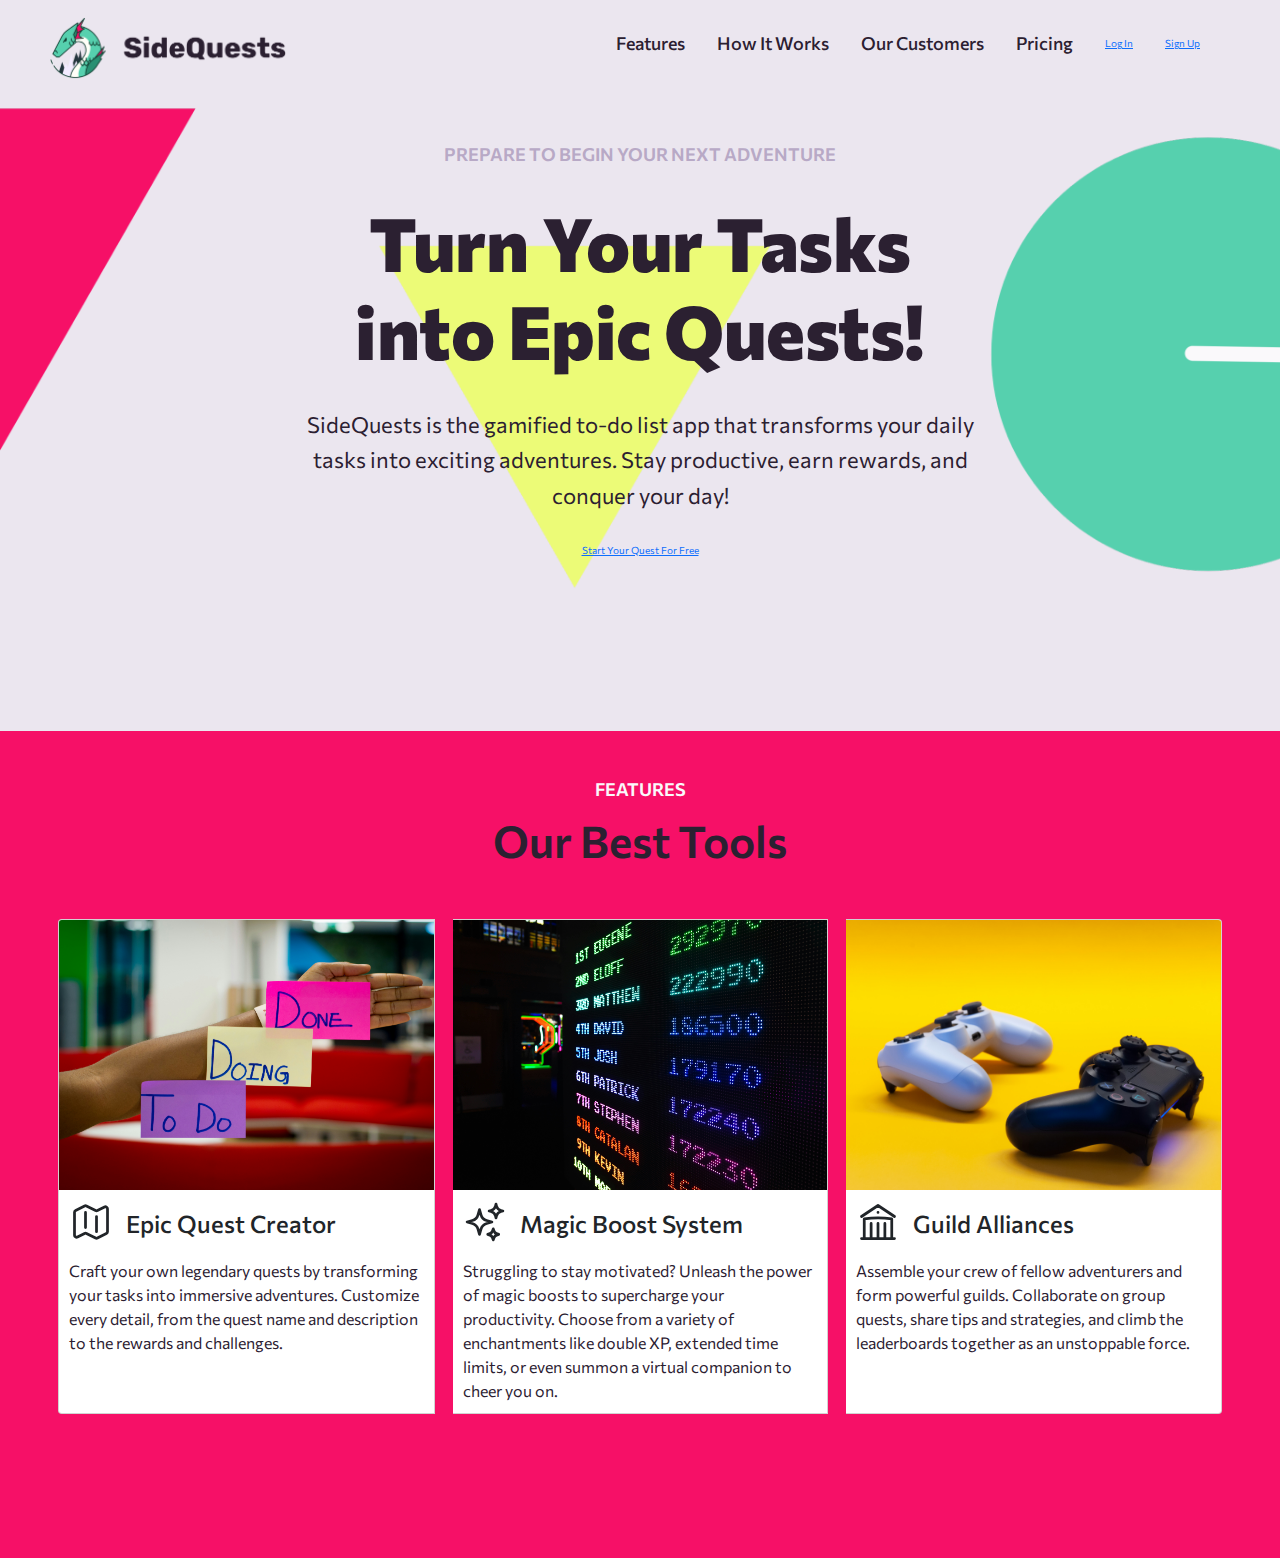
==== commit 3ddf581b: "added correct link" ====
--- a/index.html
+++ b/index.html
@@ -38,21 +38,31 @@
 			<nav class="main-nav">
 				<ul class="main-nav-list">
 					<li>
-						<a href="#" class="main-nav-link">Features</a>
-					</li>
-					<li>
-						<a href="#" class="main-nav-link">How It Works</a>
-					</li>
-					<li>
-						<a href="#" class="main-nav-link">Our Customers</a>
-					</li>
-					<li>
-						<a href="#" class="main-nav-link">Pricing</a>
-					</li>
-					<li>
-						<a href="#" class="main-nav-link man-nav-btn-outline">Log In</a>
-					</li>
-					<a href="#" class="main-nav-link main-nav-btn btn">Sign Up</a>
+						<a href="./dashboard-index.html" class="main-nav-link">Features</a>
+					</li>
+					<li>
+						<a href="./dashboard-index.html" class="main-nav-link"
+							>How It Works</a
+						>
+					</li>
+					<li>
+						<a href="./dashboard-index.html" class="main-nav-link"
+							>Our Customers</a
+						>
+					</li>
+					<li>
+						<a href="./dashboard-index.html" class="main-nav-link">Pricing</a>
+					</li>
+					<li>
+						<a
+							href="./dashboard-index.html
+							class="main-nav-link man-nav-btn-outline"
+							>Log In</a
+						>
+					</li>
+					<a href="./dashboard-index.html class="main-nav-link main-nav-btn btn"
+						>Sign Up</a
+					>
 					<li></li>
 				</ul>
 			</nav>
@@ -73,7 +83,9 @@
 						tasks into exciting adventures. Stay productive, earn rewards, and
 						conquer your day!
 					</p>
-					<a href="#" class="btn hero-cta-btn">Start Your Quest For Free</a>
+					<a href="./dashboard-index.html class="btn hero-cta-btn"
+						>Start Your Quest For Free</a
+					>
 				</div>
 			</div>
 		</section>
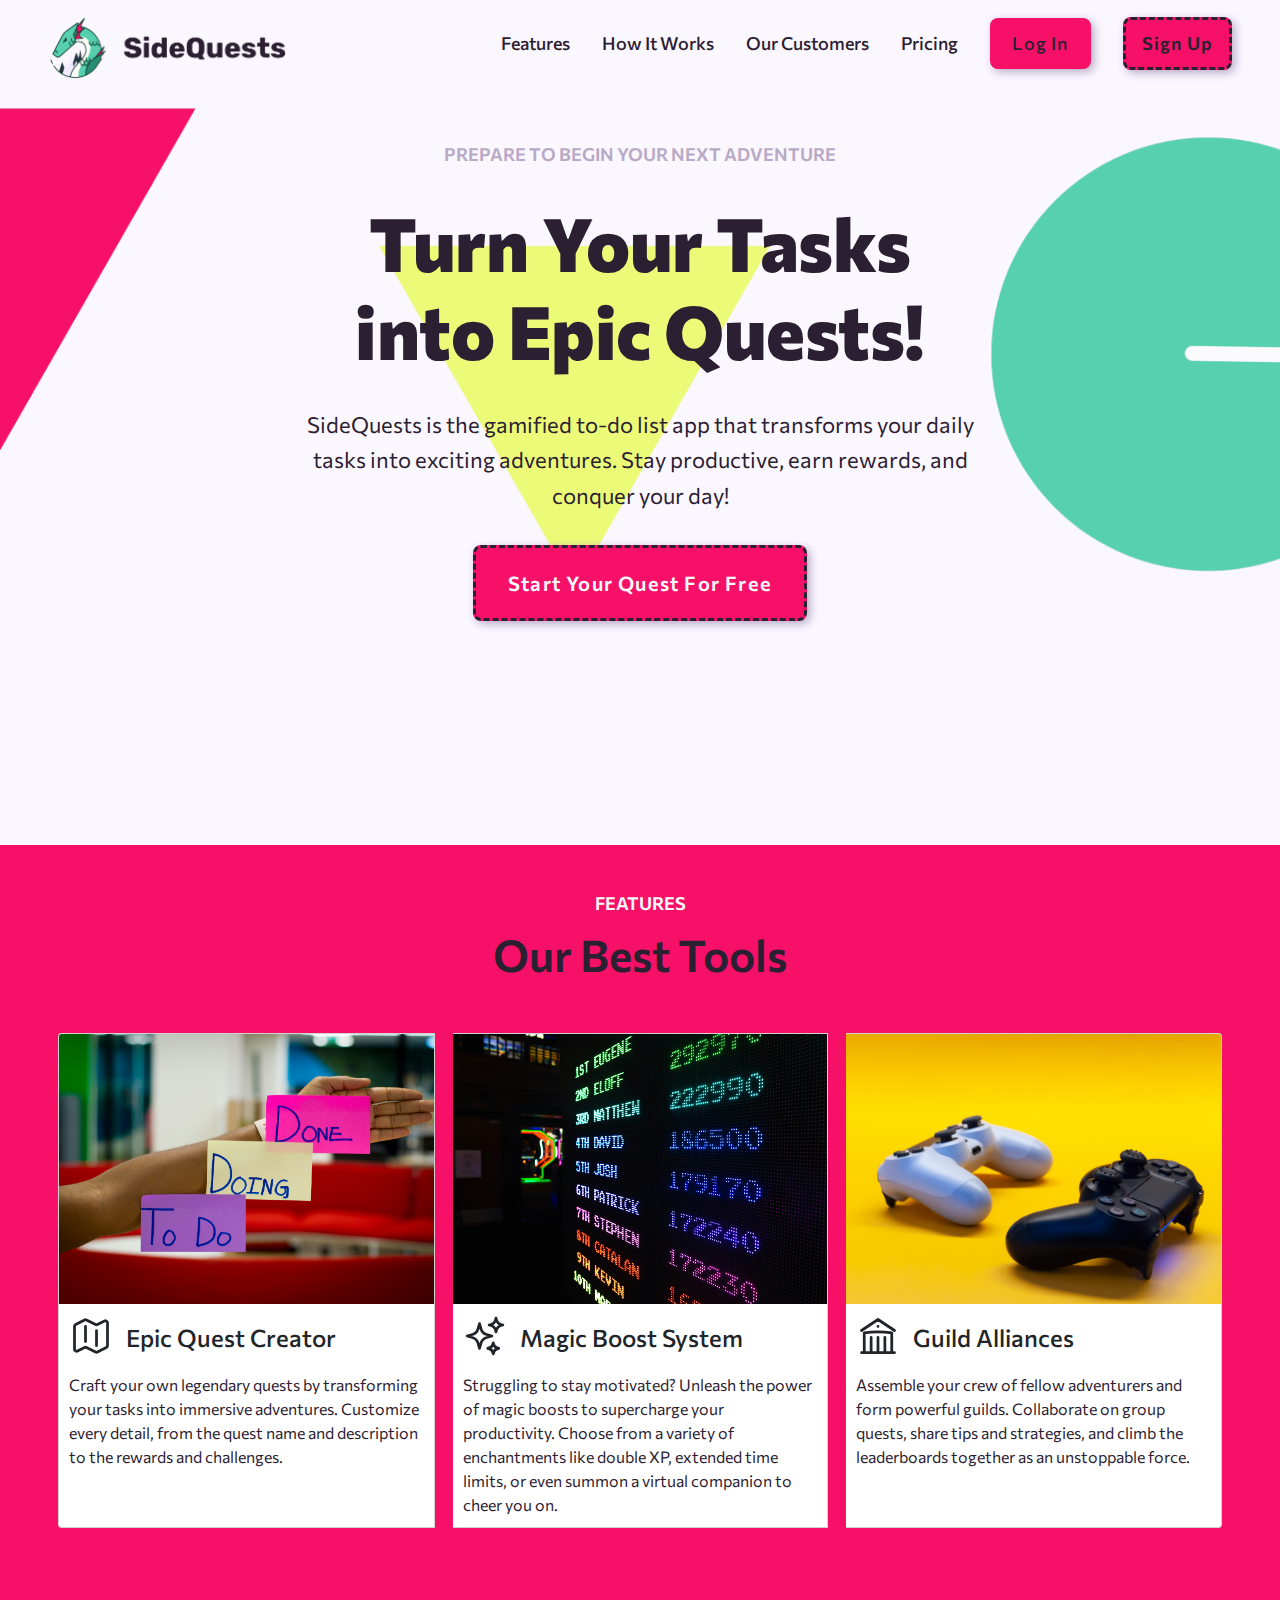
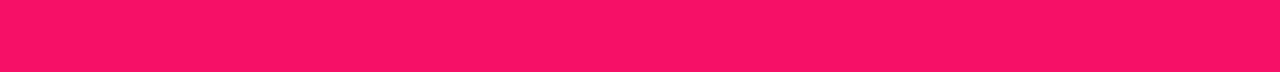
==== commit 7572dcac: "finalized dashboard" ====
--- a/index.html
+++ b/index.html
@@ -55,15 +55,19 @@
 					</li>
 					<li>
 						<a
-							href="./dashboard-index.html
-							class="main-nav-link man-nav-btn-outline"
+							href="./dashboard-index.html"
+							class="main-nav-link btn man-nav-btn-outline"
 							>Log In</a
 						>
 					</li>
-					<a href="./dashboard-index.html class="main-nav-link main-nav-btn btn"
-						>Sign Up</a
-					>
-					<li></li>
+
+					<li>
+						<a
+							href="./dashboard-index.html"
+							class="main-nav-link main-nav-btn btn"
+							>Sign Up</a
+						>
+					</li>
 				</ul>
 			</nav>
 		</header>
@@ -83,7 +87,7 @@
 						tasks into exciting adventures. Stay productive, earn rewards, and
 						conquer your day!
 					</p>
-					<a href="./dashboard-index.html class="btn hero-cta-btn"
+					<a href="./dashboard-index.html" class="btn hero-cta-btn"
 						>Start Your Quest For Free</a
 					>
 				</div>
--- a/css/general.css
+++ b/css/general.css
@@ -74,7 +74,7 @@
 	line-height: 1;
 	font-weight: 400;
 	color: #2b2031;
-	background-color: #ebe6ef;
+	background-color: #fbf7ff;
 }
 
 /*! ************************************/
--- a/css/style.css
+++ b/css/style.css
@@ -6,7 +6,7 @@
 	display: flex;
 	justify-content: space-between;
 	align-items: center;
-	background-color: #ebe6ef;
+	background-color: #fbf7ff;
 	height: 9.6rem;
 	padding: 0 4.8rem;
 	position: relative;
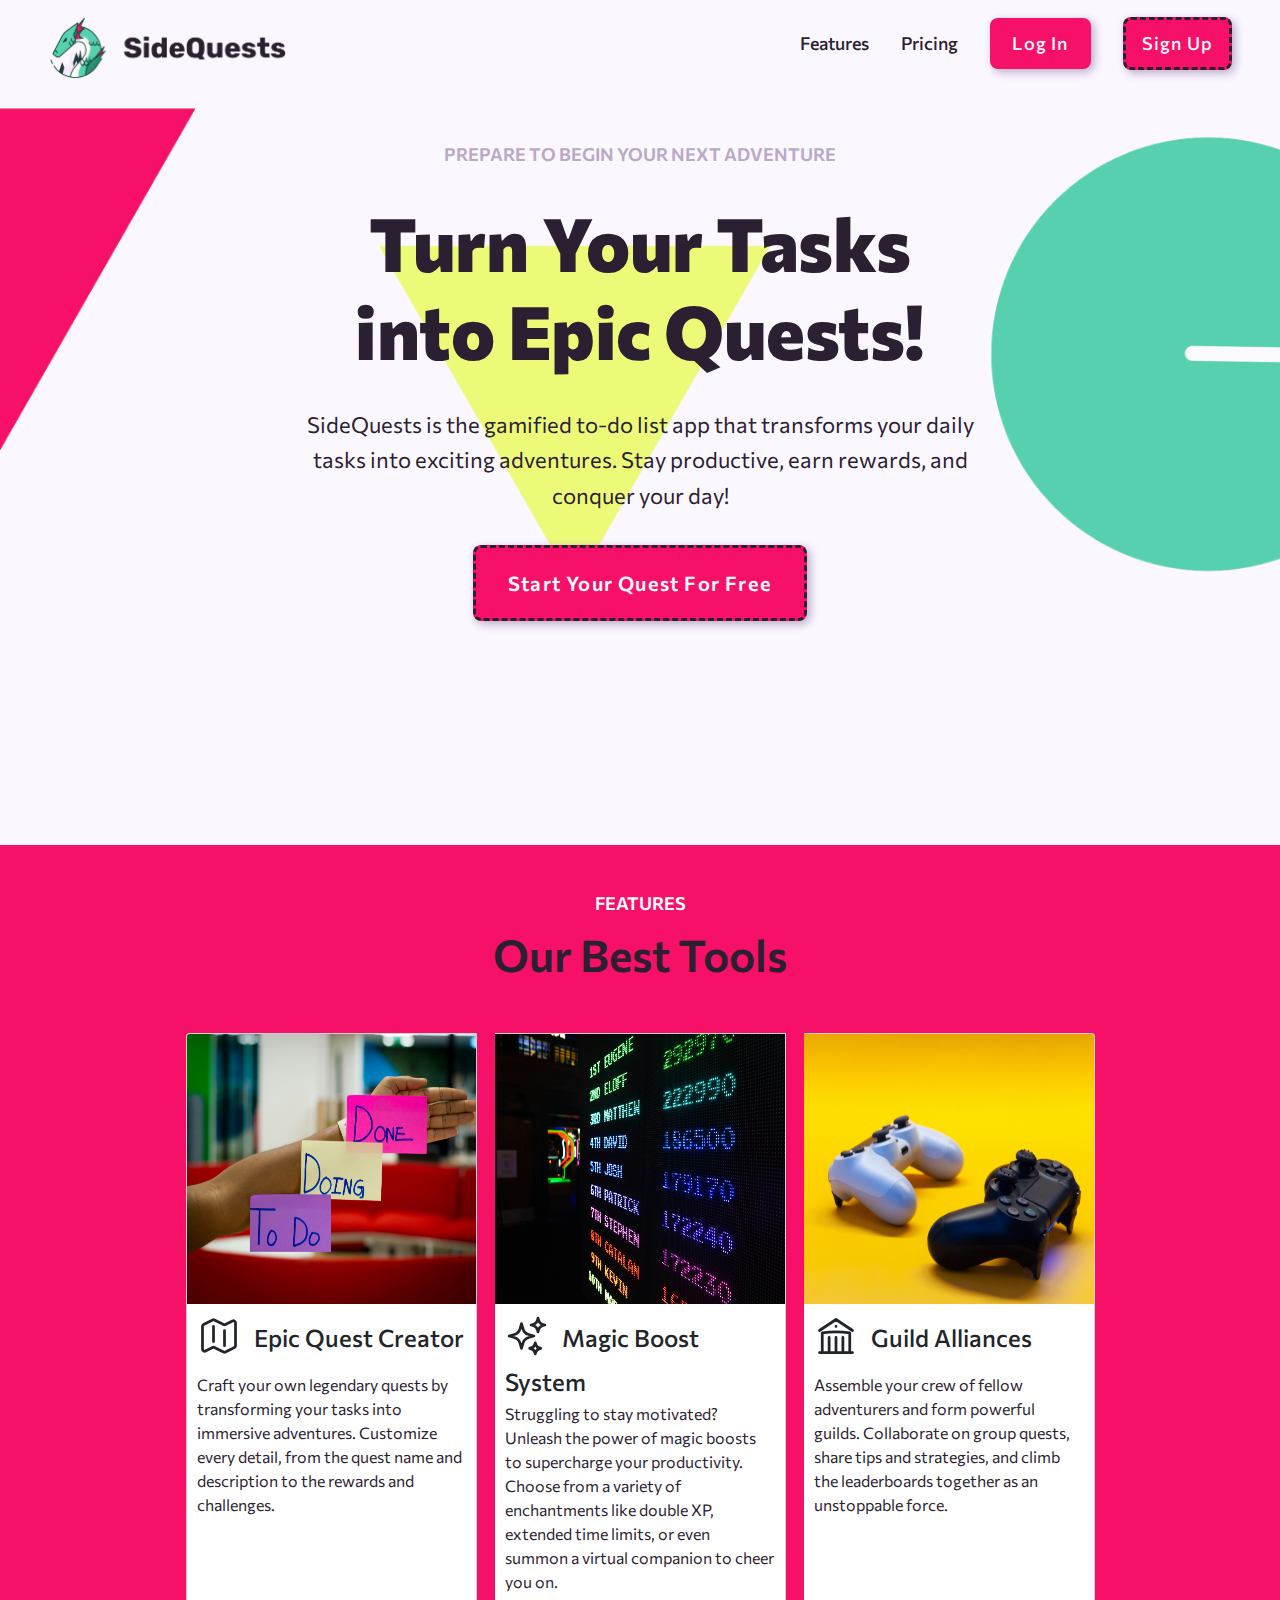
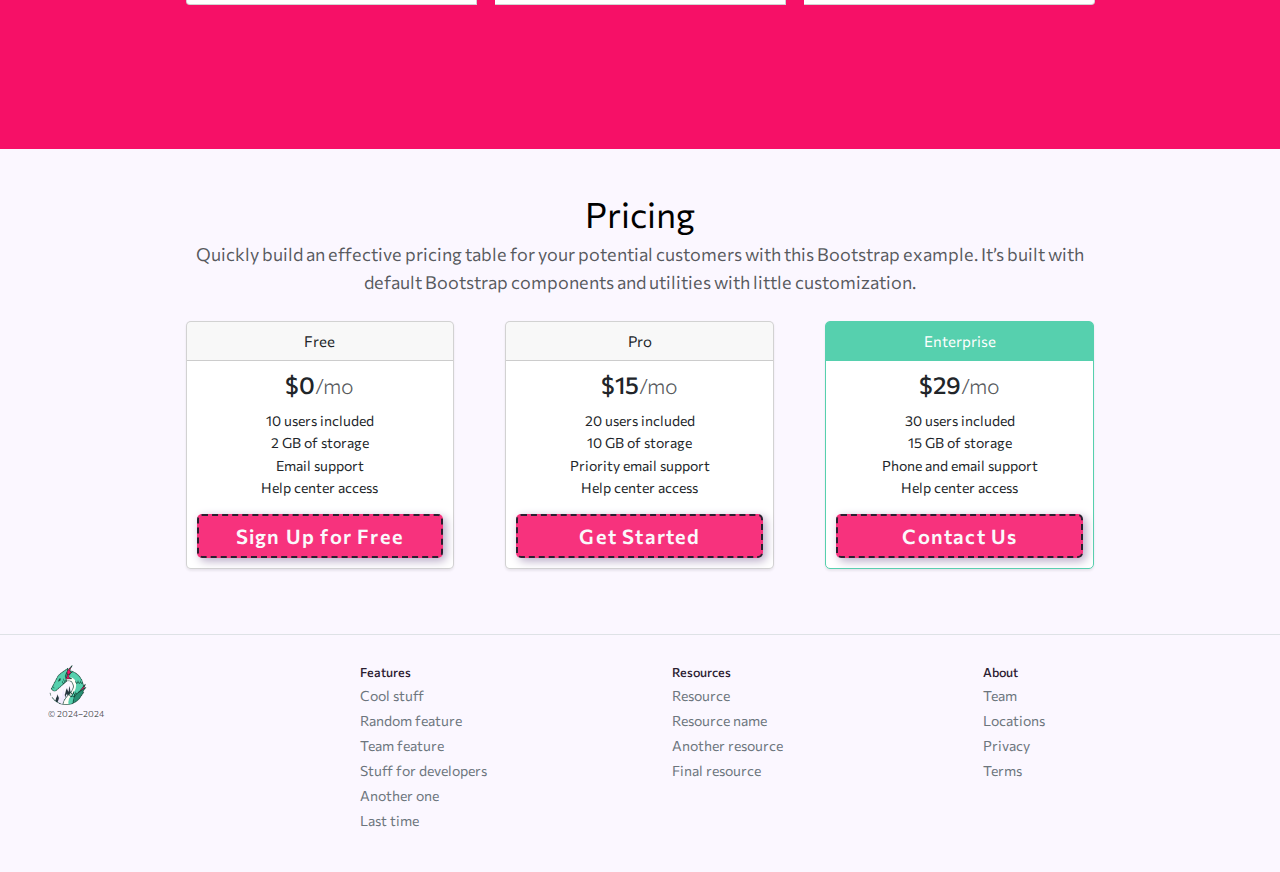
==== commit abb2a3f9: "finished website" ====
--- a/index.html
+++ b/index.html
@@ -38,24 +38,14 @@
 			<nav class="main-nav">
 				<ul class="main-nav-list">
 					<li>
-						<a href="./dashboard-index.html" class="main-nav-link">Features</a>
+						<a href="#features" class="main-nav-link">Features</a>
 					</li>
 					<li>
-						<a href="./dashboard-index.html" class="main-nav-link"
-							>How It Works</a
-						>
-					</li>
-					<li>
-						<a href="./dashboard-index.html" class="main-nav-link"
-							>Our Customers</a
-						>
-					</li>
-					<li>
-						<a href="./dashboard-index.html" class="main-nav-link">Pricing</a>
+						<a href="#pricing" class="main-nav-link">Pricing</a>
 					</li>
 					<li>
 						<a
-							href="./dashboard-index.html"
+							href="./login.html"
 							class="main-nav-link btn man-nav-btn-outline"
 							>Log In</a
 						>
@@ -63,7 +53,7 @@
 
 					<li>
 						<a
-							href="./dashboard-index.html"
+							href="./signup.html"
 							class="main-nav-link main-nav-btn btn"
 							>Sign Up</a
 						>
@@ -76,7 +66,7 @@
 		<!-- ?  HERO SECTION -->
 		<!-- ? ***************************** -->
 
-		<section class="section-hero">
+		<section id="hero" class="section-hero">
 			<div class="hero">
 				<div class="hero-text-box">
 					<h3 class="heading-tertiary">PREPARE TO BEGIN YOUR NEXT ADVENTURE</h3>
@@ -87,7 +77,7 @@
 						tasks into exciting adventures. Stay productive, earn rewards, and
 						conquer your day!
 					</p>
-					<a href="./dashboard-index.html" class="btn hero-cta-btn"
+					<a href="./signup.html" class="btn hero-cta-btn"
 						>Start Your Quest For Free</a
 					>
 				</div>
@@ -97,7 +87,7 @@
 		<!-- ? ***************************** -->
 		<!-- ? FEATURES / BENEFITS SECTION -->
 		<!-- ? ***************************** -->
-		<section class="features-section">
+		<section id="features" class="features-section">
 			<div class="features">
 				<div class="features-text-box">
 					<h3 class="heading-tertiary features">FEATURES</h3>
@@ -205,114 +195,182 @@
 		</section>
 
 		<!-- ?  ***************************** -->
-		<!-- ?  HOW IT WORKS SECTION -->
-		<!-- ?  ***************************** -->
-
-		<!-- !Comic Book Features Section -->
-		<!-- <section class="features-section">
-			<div class="features">
-				<h2 class="features-heading">Features That Make You More Productive</h2>
-
-				<div class="container grid grid--3-cols">
-					<div class="features-card">
-						<div class="text-box pink-h4">
-							<h4 class="heading-fourth">Task Management</h4>
-							<p class="features-text">
-								Organize and prioritize your tasks with ease.
-							</p>
-						</div>
-						<img
-							src="./assets/f-task-management.jpg"
-							alt="Sticky Notes To Do, Doing, Done"
-							class="features-card-img"
-						/>
-					</div>
-					<div class="features-card">
-						<div class="text-box green-h4">
-							<h4 class="heading-fourth">LeaderBoards</h4>
-							<p class="features-text">
-								Compete to decide who is the quest master.
-							</p>
-						</div>
-						<img
-							src="./assets/f-leaderboards.jpg"
-							alt="Video game leaderboard"
-							class="features-card-img"
-						/>
-					</div>
-					<div class="features-card">
-						<div class="text-box teal-h4">
-							<h4 class="heading-fourth">Customize Your Quest</h4>
-							<p class="features-text">
-								Personalize your quest with unique themes.
-							</p>
-						</div>
-						<img
-							src="./assets/f-customization.jpg"
-							alt="White and black game controllers"
-							class="features-card-img"
-						/>
-					</div>
-				</div>
-			</div>
-		</section> -->
-
-		<!-- !Comic Book How It Works Section -->
-		<!-- <section class="how-it-works-section">
-			<div class="how-it-works">
-				<h2 class="how-it-works-heading">How it Works</h2>
-				<div class="container grid grid--3-cols">
-					<div class="how-it-works-card">
-						<div class="text-box teal-h4">
-							<h4 class="heading-fourth">Create Tasks</h4>
-							<p class="how-it-works-text">
-								Add your tasks and turn them into quests.
-							</p>
-						</div>
-						<img
-							src="./assets/f-task-management.jpg"
-							alt="Sticky Notes To Do, Doing, Done"
-							class="how-it-works-img"
-						/>
-					</div>
-					<div class="how-it-works-card">
-						<div class="text-box green-h4">
-							<h4 class="heading-fourth">Complete Quests</h4>
-							<p class="how-it-works-text">Finish tasks and earn XP points.</p>
-						</div>
-						<img
-							src="./assets/f-task-management.jpg"
-							alt="Sticky Notes To Do, Doing, Done"
-							class="how-it-works-img"
-						/>
-					</div>
-					<div class="how-it-works-card">
-						<div class="text-box pink-h4">
-							<h4 class="heading-fourth">Level Up</h4>
-							<p class="how-it-works-text">
-								Gain levels and earn badges for your achievements.
-							</p>
-						</div>
-						<img
-							src="./assets/f-task-management.jpg"
-							alt="Sticky Notes To Do, Doing, Done"
-							class="how-it-works-img"
-						/>
-					</div>
-				</div>
-			</div>
-		</section> -->
-
-		<!-- ?  ***************************** -->
-		<!-- ?  TESTIMONIAL SECTION -->
-		<!-- ?  ***************************** -->
-
-		<!-- ?  ***************************** -->
 		<!-- ?  PRICING / CTA SECTION -->
 		<!-- ?  ***************************** -->
+		<section id="pricing" class="pricing-section">
+			<div class="container py-3">
+			<header>
+				<div class="pricing-header p-3 pb-md-4 mx-auto text-center">
+					<h1 class="display-4 fw-normal text-body-emphasis">Pricing</h1>
+					<p class="fs-5 text-body-secondary pricing-header-text">
+						Quickly build an effective pricing table for your potential
+						customers with this Bootstrap example. It’s built with default
+						Bootstrap components and utilities with little customization.
+					</p>
+				</div>
+			</header>
+
+			<main>
+				<div class="row row-cols-1 row-cols-md-3 mb-3 text-center">
+					<div class="col">
+						<div class="card mb-4 rounded-3 shadow-sm">
+							<div class="card-header py-3">
+								<h4 class="my-0 fw-normal">Free</h4>
+							</div>
+							<div class="card-body">
+								<h1 class="card-title pricing-card-title">
+									$0<small class="text-body-secondary fw-light">/mo</small>
+								</h1>
+								<ul class="list-unstyled mt-3 mb-4">
+									<li>10 users included</li>
+									<li>2 GB of storage</li>
+									<li>Email support</li>
+									<li>Help center access</li>
+								</ul>
+								<a href="./signup.html" class="w-100 btn btn-lg">Sign Up for Free</a>
+							</div>
+						</div>
+					</div>
+					<div class="col">
+						<div class="card mb-4 rounded-3 shadow-sm">
+							<div class="card-header py-3">
+								<h4 class="my-0 fw-normal">Pro</h4>
+							</div>
+							<div class="card-body">
+								<h1 class="card-title pricing-card-title">
+									$15<small class="text-body-secondary fw-light">/mo</small>
+								</h1>
+								<ul class="list-unstyled mt-3 mb-4">
+									<li>20 users included</li>
+									<li>10 GB of storage</li>
+									<li>Priority email support</li>
+									<li>Help center access</li>
+								</ul>
+								
+								<a href="./signup.html" class="w-100 btn btn-lg">Get Started</a>
+							</div>
+						</div>
+					</div>
+					<div class="col">
+						<div class="card mb-4 rounded-3 shadow-sm border-primary">
+							<div class="card-header py-3 text-bg-primary border-primary">
+								<h4 class="my-0 fw-normal">Enterprise</h4>
+							</div>
+							<div class="card-body">
+								<h1 class="card-title pricing-card-title">
+									$29<small class="text-body-secondary fw-light">/mo</small>
+								</h1>
+								<ul class="list-unstyled mt-3 mb-4">
+									<li>30 users included</li>
+									<li>15 GB of storage</li>
+									<li>Phone and email support</li>
+									<li>Help center access</li>
+								</ul>
+								<a href="./signup.html" class="w-100 btn btn-lg">Contact Us</a>
+							</div>
+						</div>
+					</div>
+				</div>
+			</main>
+		</section>
 
 		<!-- ?  ***************************** -->
 		<!-- ?  FOOTER SECTION -->
 		<!-- ?  ***************************** -->
+		<footer id="footer" class="pt-4 my-md-5 pt-md-5 border-top">
+			<div class="row">
+				<div class="col-12 col-md">
+					<img
+						class="mb-2"
+						src="./assets/branded-logo.png"
+						alt=""
+						width="40"
+						height="40"
+					/>
+					<small class="d-block mb-3 text-body-secondary">© 2024–2024</small>
+				</div>
+				<div class="col-6 col-md">
+					<h5>Features</h5>
+					<ul class="list-unstyled text-small">
+						<li class="mb-1">
+							<a class="link-secondary text-decoration-none" href="#"
+								>Cool stuff</a
+							>
+						</li>
+						<li class="mb-1">
+							<a class="link-secondary text-decoration-none" href="#"
+								>Random feature</a
+							>
+						</li>
+						<li class="mb-1">
+							<a class="link-secondary text-decoration-none" href="#"
+								>Team feature</a
+							>
+						</li>
+						<li class="mb-1">
+							<a class="link-secondary text-decoration-none" href="#"
+								>Stuff for developers</a
+							>
+						</li>
+						<li class="mb-1">
+							<a class="link-secondary text-decoration-none" href="#"
+								>Another one</a
+							>
+						</li>
+						<li class="mb-1">
+							<a class="link-secondary text-decoration-none" href="#"
+								>Last time</a
+							>
+						</li>
+					</ul>
+				</div>
+				<div class="col-6 col-md">
+					<h5>Resources</h5>
+					<ul class="list-unstyled text-small">
+						<li class="mb-1">
+							<a class="link-secondary text-decoration-none" href="#"
+								>Resource</a
+							>
+						</li>
+						<li class="mb-1">
+							<a class="link-secondary text-decoration-none" href="#"
+								>Resource name</a
+							>
+						</li>
+						<li class="mb-1">
+							<a class="link-secondary text-decoration-none" href="#"
+								>Another resource</a
+							>
+						</li>
+						<li class="mb-1">
+							<a class="link-secondary text-decoration-none" href="#"
+								>Final resource</a
+							>
+						</li>
+					</ul>
+				</div>
+				<div class="col-6 col-md">
+					<h5>About</h5>
+					<ul class="list-unstyled text-small">
+						<li class="mb-1">
+							<a class="link-secondary text-decoration-none" href="#">Team</a>
+						</li>
+						<li class="mb-1">
+							<a class="link-secondary text-decoration-none" href="#"
+								>Locations</a
+							>
+						</li>
+						<li class="mb-1">
+							<a class="link-secondary text-decoration-none" href="#"
+								>Privacy</a
+							>
+						</li>
+						<li class="mb-1">
+							<a class="link-secondary text-decoration-none" href="#">Terms</a>
+						</li>
+					</ul>
+				</div>
+			</div>
+		</footer>
 	</body>
 </html>
--- a/css/general.css
+++ b/css/general.css
@@ -147,6 +147,10 @@
 	box-shadow: 0.3rem 0.3rem 1rem #b8a9c6;
 }
 
+.btn:hover {
+	cursor: pointer;
+}
+
 /* ! ************************************/
 /* ! LAYOUT GRIDS */
 /* ! ************************************/
--- a/css/style.css
+++ b/css/style.css
@@ -37,6 +37,16 @@
 	color: #2b2031;
 }
 
+.main-nav-btn:link,
+.main-nav-btn:visited {
+	display: inline-block;
+	text-decoration: none;
+	font-weight: 500;
+	font-size: 1.8rem;
+	transition: all 0.3s;
+	color: #faf9fb;
+}
+
 .main-nav-link:hover,
 .main-nav-link:active {
 	color: #c50d52;
@@ -48,6 +58,12 @@
 	font-weight: 600;
 	letter-spacing: 1.2px;
 	border-radius: 8px;
+	display: inline-block;
+	text-decoration: none;
+	font-weight: 500;
+	font-size: 1.8rem;
+	transition: all 0.3s;
+	color: #faf9fb;
 }
 
 .main-nav-btn:hover,
@@ -56,11 +72,24 @@
 	color: #faf9fb;
 }
 
+.man-nav-btn-outline:hover,
+.man-nav-btn-outline:active {
+	background-color: #c50d52;
+	color: #faf9fb;
+	border: solid #c50d52;
+}
+
 .man-nav-btn-outline:link,
 .man-nav-btn-outline:visited {
 	border-radius: 8px;
 	border: 2px dashed #f61067;
 	padding: 1rem 2rem;
+	display: inline-block;
+	text-decoration: none;
+	font-weight: 500;
+	font-size: 1.8rem;
+	transition: all 0.3s;
+	color: #faf9fb;
 }
 
 .man-nav-btn-outline:hover,
@@ -180,6 +209,7 @@
 	margin-bottom: 1rem;
 	margin-right: 0.8rem;
 }
+
 /* ! ************************************/
 /* ! HOW IT WORKS / GAMIFICATION */
 /* ! ************************************/
@@ -269,13 +299,73 @@
 } */
 
 /* ! ************************************/
-/* ! TESTIMONIALS */
-/* ! ************************************/
-
-/* ! ************************************/
 /* ! PRICING / CTA */
 /* ! ************************************/
+.container {
+	max-width: 960px;
+	--bs-gutter-x: 1.5rem;
+	--bs-gutter-y: 0;
+	width: 100%;
+	padding-right: calc(var(--bs-gutter-x) * 0.5);
+	padding-left: calc(var(--bs-gutter-x) * 0.5);
+	margin-right: auto;
+	margin-left: auto;
+	margin-top: 2.4rem;
+}
+
+.pricing-header-text {
+	font-size: 1.8rem !important;
+	line-height: 2.8rem !important;
+}
+
+.py-3 {
+	padding-top: 1rem !important;
+	padding-bottom: 1rem !important;
+}
+
+div {
+	display: block;
+	unicode-bidi: isolate;
+}
+
+@media (min-width: 768px) {
+	.row-cols-md-3 > * {
+		flex: 0 0 auto;
+		width: 33.33333333%;
+	}
+}
+
+.border-primary {
+	--bs-border-opacity: 1;
+	border-color: #56d0ae !important;
+}
+
+.text-bg-primary {
+	color: #fff !important;
+	background-color: #56d0ae !important;
+}
+
+.btn-lg {
+	background-color: #f61068db;
+	border: 2px dashed #2b2031;
+	transition: all 0.3s;
+}
+
+.btn-lg:hover,
+.btn-lg:active {
+	color: #fff !important;
+	background-color: #56d0ae !important;
+	border: 2px solid #56d0ae !important;
+}
+
+.list-unstyled {
+	font-size: 1.4rem;
+	line-height: 1.6;
+}
 
 /* ! ************************************/
 /* ! FOOTER */
 /* ! ************************************/
+footer {
+	padding-left: 4.8rem;
+}
